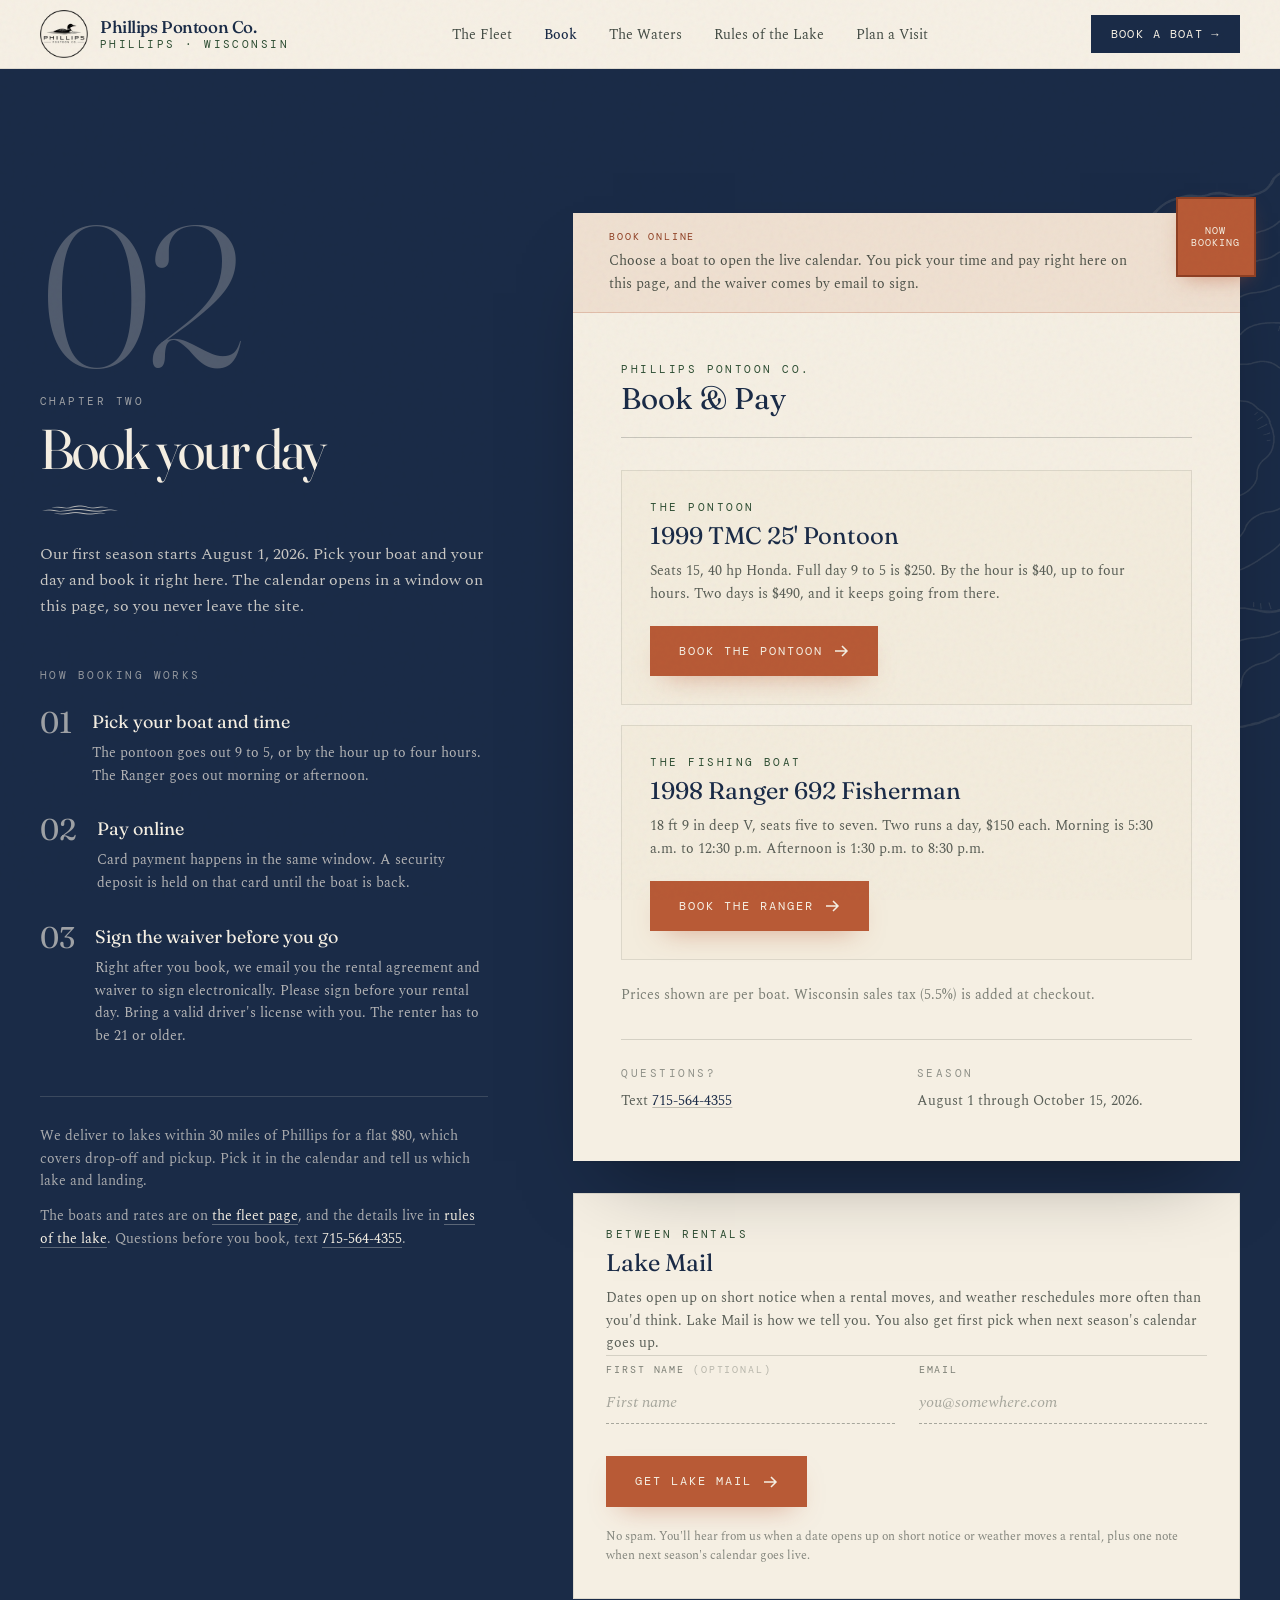
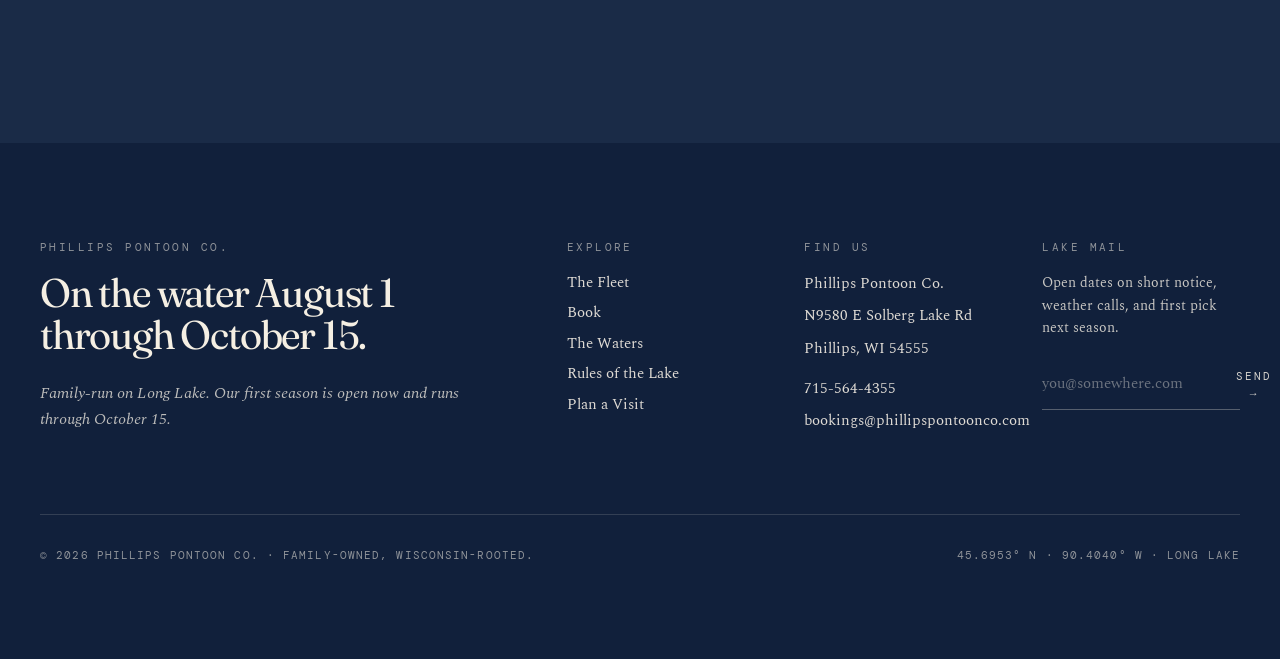
==== book/index.html @ b6a89ce8 "Delivery is now bookable online, so describe the real mechanic Delivery had no selection anywhere in" ====
<!DOCTYPE html>
<html lang="en">
<head>
<meta charset="UTF-8" />
<meta name="viewport" content="width=device-width, initial-scale=1.0" />
<title>Book a Boat in Phillips, WI | Phillips Pontoon Co.</title>
<meta name="description" content="Check open dates and book the pontoon or the fishing boat online. The waiver is emailed to you to sign. The 2026 season runs August 1 to October 15." />
<meta name="theme-color" content="#1A2B47" />
<link rel="icon" type="image/png" href="/assets/img/favicon.png?v=02477ecf2f" />
<link rel="apple-touch-icon" href="/assets/img/favicon.png?v=02477ecf2f" />
<link rel="stylesheet" href="/assets/site.css?v=dff257dace" />
<!-- seo:begin -->
<link rel="canonical" href="https://phillipspontoonco.com/book/" />
<meta property="og:type" content="website" />
<meta property="og:site_name" content="Phillips Pontoon Co." />
<meta property="og:locale" content="en_US" />
<meta property="og:url" content="https://phillipspontoonco.com/book/" />
<meta property="og:title" content="Book a Boat | Phillips Pontoon Co." />
<meta property="og:description" content="Pick a boat, pick a day, and the calendar does the rest. Pontoon and fishing boat rentals in Phillips, Wisconsin. August 1 through October 15." />
<meta property="og:image" content="https://phillipspontoonco.com/assets/img/hero.jpg" />
<meta property="og:image:alt" content="A pontoon boat on a Northwoods lake near Phillips, Wisconsin" />
<meta name="twitter:card" content="summary_large_image" />
<meta name="twitter:title" content="Book a Boat | Phillips Pontoon Co." />
<meta name="twitter:description" content="Pick a boat, pick a day, and the calendar does the rest. Pontoon and fishing boat rentals in Phillips, Wisconsin. August 1 through October 15." />
<meta name="twitter:image" content="https://phillipspontoonco.com/assets/img/hero.jpg" />
<!-- seo:end -->
</head>
<body class="bg-paper text-ink grain antialiased">
<header class="sticky top-0 z-40 bg-paper/85 backdrop-blur-md border-b border-ink/10">
  <nav class="max-w-[1440px] mx-auto px-6 lg:px-10 h-[68px] flex items-center justify-between gap-6">
    <a href="/" class="flex items-center gap-3 group">
      <img src="/assets/img/logo.png?v=944ca91017" alt="Phillips Pontoon Co." class="h-12 w-12 object-contain">
      <div class="leading-none">
        <div class="font-display text-[17px] font-medium text-navy tracking-tight" style="font-variation-settings:'opsz' 24,'SOFT' 60;">Phillips Pontoon Co.</div>
        <div class="eyebrow text-pine mt-1">Phillips · Wisconsin</div>
      </div>
    </a>
    <ul class="hidden lg:flex items-center gap-8 text-[14px] font-body text-ink/80"><li><a href="/fleet/" class="hover:text-navy transition">The Fleet</a></li><li><a href="/book/" class="text-navy font-medium transition">Book</a></li><li><a href="/waters/" class="hover:text-navy transition">The Waters</a></li><li><a href="/rules/" class="hover:text-navy transition">Rules of the Lake</a></li><li><a href="/visit/" class="hover:text-navy transition">Plan a Visit</a></li></ul>
    <!-- !hidden / md:!inline-flex: .btn-primary sets display:flex and custom CSS is
         appended after Tailwind in site.css, so a plain .hidden loses the cascade and
         the button used to show on phones, crushing the brand lockup. -->
    <a href="/book/" class="!hidden md:!inline-flex btn-primary !py-2.5 !px-5 !text-[12px]">Book a Boat <span aria-hidden="true">→</span></a>
    <button id="mobtoggle" class="lg:hidden text-navy" aria-label="Menu" aria-expanded="false">
      <svg viewBox="0 0 24 24" class="w-6 h-6" fill="none" stroke="currentColor" stroke-width="1.6"><path d="M3 7h18M3 12h18M3 17h18"/></svg>
    </button>
  </nav>
  <div id="mobnav" class="hidden lg:hidden border-t border-ink/10 bg-paper px-6 py-4 font-body text-[15px]"><a href="/fleet/" class="block py-2 text-ink/80">The Fleet</a><a href="/book/" class="block py-2 text-navy font-medium">Book</a><a href="/waters/" class="block py-2 text-ink/80">The Waters</a><a href="/rules/" class="block py-2 text-ink/80">Rules of the Lake</a><a href="/visit/" class="block py-2 text-ink/80">Plan a Visit</a>
    <a href="/book/" class="block py-2 text-rust font-medium">Book a boat →</a>
  </div>
</header>
<section id="book" class="relative py-24 lg:py-36 bg-navy text-paper overflow-hidden">
  <!-- decorative topo lines -->
  <img src="/assets/img/contours.png?v=6670376c9d" alt="" aria-hidden="true" class="absolute -right-32 top-12 w-[640px] h-[640px] pointer-events-none" style="mix-blend-mode:lighten;opacity:.1" />

  <div class="relative max-w-[1440px] mx-auto px-6 lg:px-10 grid lg:grid-cols-12 gap-10 lg:gap-20 items-start">

    <div class="lg:col-span-5">
      <div class="chapter-num text-paper/25 text-[120px] lg:text-[200px]">02</div>
      <p class="eyebrow text-paper/60 mt-4">Chapter Two</p>
      <h2 class="font-display text-4xl lg:text-[56px] leading-[0.95] mt-3 tighter">Book your day</h2>
      <div class="wave-rule light mt-7"></div>
      <p class="font-body text-paper/80 mt-6 leading-relaxed max-w-md">
        Our first season starts August 1, 2026. Pick your boat and your day and book it right here. The calendar opens in a window on this page, so you never leave the site.
      </p>

      <p class="eyebrow text-paper/55 mt-12">How booking works</p>
      <ol class="mt-6 space-y-7 max-w-md">
        <li class="grid grid-cols-[auto_1fr] gap-5 items-start">
          <span class="font-display text-paper/60 text-3xl leading-none" style="font-variation-settings:'opsz' 36,'SOFT' 60;">01</span>
          <div>
            <p class="font-display text-lg text-paper" style="font-variation-settings:'opsz' 24,'SOFT' 60;">Pick your boat and time</p>
            <p class="font-body text-paper/70 text-sm mt-1.5 leading-relaxed">The pontoon goes out 9 to 5, or by the hour up to four hours. The Ranger goes out morning or afternoon.</p>
          </div>
        </li>
        <li class="grid grid-cols-[auto_1fr] gap-5 items-start">
          <span class="font-display text-paper/60 text-3xl leading-none" style="font-variation-settings:'opsz' 36,'SOFT' 60;">02</span>
          <div>
            <p class="font-display text-lg text-paper" style="font-variation-settings:'opsz' 24,'SOFT' 60;">Pay online</p>
            <p class="font-body text-paper/70 text-sm mt-1.5 leading-relaxed">Card payment happens in the same window. A security deposit is held on that card until the boat is back.</p>
          </div>
        </li>
        <li class="grid grid-cols-[auto_1fr] gap-5 items-start">
          <span class="font-display text-paper/60 text-3xl leading-none" style="font-variation-settings:'opsz' 36,'SOFT' 60;">03</span>
          <div>
            <p class="font-display text-lg text-paper" style="font-variation-settings:'opsz' 24,'SOFT' 60;">Sign the waiver before you go</p>
            <p class="font-body text-paper/70 text-sm mt-1.5 leading-relaxed">Right after you book, we email you the rental agreement and waiver to sign electronically. Please sign before your rental day. Bring a valid driver's license with you. The renter has to be 21 or older.</p>
          </div>
        </li>
      </ol>

      <div class="mt-12 pt-7 border-t border-paper/15 max-w-md text-sm font-body text-paper/65 leading-relaxed">
        <p>We deliver to lakes within 30 miles of Phillips for a flat $80, which covers drop-off and pickup. Pick it in the calendar and tell us which lake and landing.</p>
        <p class="mt-3">The boats and rates are on <a href="/fleet/" class="text-paper hover:text-rust transition underline underline-offset-4 decoration-paper/30">the fleet page</a>, and the details live in <a href="/rules/" class="text-paper hover:text-rust transition underline underline-offset-4 decoration-paper/30">rules of the lake</a>. Questions before you book, text <a href="tel:+17155644355" class="text-paper hover:text-rust transition underline underline-offset-4 decoration-paper/30">715-564-4355</a>.</p>
      </div>
    </div>

    <div class="lg:col-span-7">
      <!-- ============================================================
           BOOK & PAY  (FareHarbor Lightframe)

           Live booking. The Lightframe API script at the bottom of this
           page turns the two links below into overlay calendars, so the
           customer picks a time, pays, and signs the waivers without
           leaving the site. Pontoon = item 747377, Ranger = item 747430,
           both on flow 1675621. Do not strip the ?full-items=yes&flow=
           query string; the flow id is what carries the waivers.

           MailerLite (account 2512753, form 193108855220078478) is still
           live but demoted to the secondary Lake Mail block below.
      ============================================================ -->
      <div id="book-now" class="bg-paper text-ink relative" style="box-shadow: 0 40px 80px -40px rgba(0,0,0,0.5), 0 2px 0 0 rgba(0,0,0,0.05);">
        <!-- padding-right reserves the corner-stamp zone (80px stamp hanging 16px
             outside the card, plus rotation) so the banner text never runs under it -->
        <div class="bg-rust/10 border-b border-rust/25 px-7 lg:px-9 py-4" style="padding-right:104px">
          <p class="font-mono text-[10px] tracking-[0.18em] uppercase text-rust-deep">Book online</p>
          <p class="font-body text-sm text-ink/75 mt-1.5 leading-relaxed">Choose a boat to open the live calendar. You pick your time and pay right here on this page, and the waiver comes by email to sign.</p>
        </div>
        <!-- corner stamp -->
        <div class="absolute -top-4 -right-4 w-20 h-20 rotate-[8deg] flex items-center justify-center bg-rust text-paper font-mono text-[10px] tracking-widest uppercase text-center leading-tight border-2 border-rust-deep" style="box-shadow: 0 8px 20px -8px rgba(184,90,54,0.55);">
          Now<br>booking
        </div>

        <div class="p-7 sm:p-8 lg:p-12">
          <div class="border-b border-ink/20 pb-5 mb-8">
            <p class="eyebrow text-pine">Phillips Pontoon Co.</p>
            <h3 class="font-display text-3xl text-navy mt-1" style="font-variation-settings:'opsz' 36,'SOFT' 60;">Book &amp; Pay</h3>
          </div>

          <div class="space-y-5">
            <div class="border border-ink/10 bg-paper-warm/40 p-6 sm:p-7">
              <p class="eyebrow text-pine">The Pontoon</p>
              <h4 class="font-display text-2xl text-navy mt-1" style="font-variation-settings:'opsz' 30,'SOFT' 60;">1999 TMC 25' Pontoon</h4>
              <p class="font-body text-sm text-ink/70 mt-2 leading-relaxed">Seats 15, 40 hp Honda. Full day 9 to 5 is $250. By the hour is $40, up to four hours. Two days is $490, and it keeps going from there.</p>
              <a href="https://fareharbor.com/embeds/book/phillipspontoonco/items/747377/?full-items=yes&amp;flow=1675621" class="btn-stamp mt-5">Book the pontoon <svg class="w-4 h-4" viewBox="0 0 16 16" fill="none" stroke="currentColor" stroke-width="1.5"><path d="M2 8h12M9 3l5 5-5 5"/></svg></a>
            </div>
            <div class="border border-ink/10 bg-paper-warm/40 p-6 sm:p-7">
              <p class="eyebrow text-pine">The Fishing Boat</p>
              <h4 class="font-display text-2xl text-navy mt-1" style="font-variation-settings:'opsz' 30,'SOFT' 60;">1998 Ranger 692 Fisherman</h4>
              <p class="font-body text-sm text-ink/70 mt-2 leading-relaxed">18 ft 9 in deep V, seats five to seven. Two runs a day, $150 each. Morning is 5:30 a.m. to 12:30 p.m. Afternoon is 1:30 p.m. to 8:30 p.m.</p>
              <a href="https://fareharbor.com/embeds/book/phillipspontoonco/items/747430/?full-items=yes&amp;flow=1675621" class="btn-stamp mt-5">Book the Ranger <svg class="w-4 h-4" viewBox="0 0 16 16" fill="none" stroke="currentColor" stroke-width="1.5"><path d="M2 8h12M9 3l5 5-5 5"/></svg></a>
            </div>
          </div>

          <p class="font-body text-[14px] text-ink/55 mt-6 leading-relaxed">Prices shown are per boat. Wisconsin sales tax (5.5%) is added at checkout.</p>

          <div class="mt-8 pt-6 border-t border-ink/15 grid sm:grid-cols-2 gap-5 font-body text-sm text-ink/70 leading-relaxed">
            <div>
              <p class="eyebrow text-ink/45">Questions?</p>
              <p class="mt-2">Text <a href="tel:+17155644355" class="text-navy underline decoration-ink/25 underline-offset-2 hover:decoration-navy">715-564-4355</a></p>
            </div>
            <div>
              <p class="eyebrow text-ink/45">Season</p>
              <p class="mt-2">August 1 through October 15, 2026.</p>
            </div>
          </div>
        </div>
      </div>

      <!-- ============================================================
           LAKE MAIL  (MailerLite, secondary)
           Demoted below the booking card. Endpoint, field names, hidden
           inputs, element ids and the handler script below are unchanged
           and must stay that way.
      ============================================================ -->
      <div class="mt-8 bg-paper text-ink border border-ink/10 p-7 sm:p-8">
        <div class="border-b border-ink/15 pb-4 mb-6">
          <p class="eyebrow text-pine">Between rentals</p>
          <h3 class="font-display text-2xl text-navy mt-1" style="font-variation-settings:'opsz' 30,'SOFT' 60;">Lake Mail</h3>
          <p class="font-body text-sm text-ink/70 mt-2 leading-relaxed">Dates open up on short notice when a rental moves, and weather reschedules more often than you'd think. Lake Mail is how we tell you. You also get first pick when next season's calendar goes up.</p>
        </div>

        <form id="wl-form" class="wl-form" action="https://assets.mailerlite.com/jsonp/2512753/forms/193108855220078478/subscribe" method="post" novalidate>
          <div class="grid sm:grid-cols-2 gap-6">
            <div>
              <label class="field-label" for="wl-name">First name <span class="opacity-50">(optional)</span></label>
              <input class="field" id="wl-name" name="fields[name]" type="text" placeholder="First name" autocomplete="given-name">
            </div>
            <div>
              <label class="field-label" for="wl-email">Email</label>
              <input class="field" id="wl-email" name="fields[email]" type="email" required aria-required="true" placeholder="you@somewhere.com" autocomplete="email">
            </div>
          </div>

          <input type="hidden" name="ml-submit" value="1">
          <input type="hidden" name="anticsrf" value="true">

          <p id="wl-error" class="hidden font-body text-sm text-rust-deep mt-4" role="alert"></p>

          <button type="submit" id="wl-submit" class="btn-stamp mt-8">
            <span id="wl-submit-label">Get Lake Mail</span>
            <svg class="w-4 h-4" viewBox="0 0 16 16" fill="none" stroke="currentColor" stroke-width="1.5"><path d="M2 8h12M9 3l5 5-5 5"/></svg>
          </button>

          <p class="font-body text-xs text-ink/50 mt-5 leading-relaxed">No spam. You'll hear from us when a date opens up on short notice or weather moves a rental, plus one note when next season's calendar goes live.</p>
        </form>

        <div id="wl-success" class="hidden text-center py-2">
          <div class="w-14 h-14 mx-auto rounded-full bg-pine/10 flex items-center justify-center mb-5">
            <svg class="w-7 h-7 text-pine" viewBox="0 0 24 24" fill="none" stroke="currentColor" stroke-width="1.7"><path d="M5 13l4 4L19 7"/></svg>
          </div>
          <p class="eyebrow text-pine">You're on Lake Mail</p>
          <h3 class="font-display text-3xl text-navy mt-2" style="font-variation-settings:'opsz' 36,'SOFT' 60;">See you on the water.</h3>
          <p class="font-body text-ink/75 mt-4 leading-relaxed max-w-sm mx-auto">We'll write when a date opens up or weather moves a rental. Ready to book now? <a href="#book-now" class="text-navy underline decoration-ink/25 underline-offset-2 hover:decoration-navy">Pick your boat above.</a></p>
        </div>
      </div>

      <script>
        (function () {
          var f = document.getElementById('wl-form');
          if (!f) return;
          var email = document.getElementById('wl-email'),
              err   = document.getElementById('wl-error'),
              btn   = document.getElementById('wl-submit'),
              lbl   = document.getElementById('wl-submit-label'),
              ok    = document.getElementById('wl-success');
          function showErr(m) { err.textContent = m; err.classList.remove('hidden'); }
          function reset()    { btn.disabled = false; lbl.textContent = 'Get Lake Mail'; }
          function valid(v)   { return /^[^\s@]+@[^\s@]+\.[^\s@]+$/.test(v); }
          var FALLBACK = 'Something went wrong. Please try again, or text 715-564-4355.';
          f.addEventListener('submit', function (e) {
            e.preventDefault();
            err.classList.add('hidden');
            var v = (email.value || '').trim();
            if (!valid(v)) { showErr('Please enter a valid email address.'); email.focus(); return; }
            btn.disabled = true; lbl.textContent = 'Adding you...';
            // MailerLite's subscribe endpoint is CORS-open and returns JSON, so we
            // read the real answer and only celebrate on {"success":true}.
            fetch(f.action, { method: 'POST', body: new FormData(f) })
              .then(function (r) { return r.json().catch(function () { return { success: false }; }); })
              .then(function (j) {
                if (j && j.success) { f.classList.add('hidden'); ok.classList.remove('hidden'); return; }
                reset();
                var msg = FALLBACK;
                if (j && j.errors && j.errors.fields && j.errors.fields.email) { msg = j.errors.fields.email[0]; }
                showErr(msg);
              })
              .catch(function () { reset(); showErr(FALLBACK); });
          });
        })();
      </script>
    </div>
  </div>
</section>
<footer class="relative bg-navy-deep text-paper overflow-hidden">

  <div class="max-w-[1440px] mx-auto px-6 lg:px-10 py-20 lg:py-24">

    <div class="grid lg:grid-cols-12 gap-10 lg:gap-16">

      <!-- Tagline + season note -->
      <div class="lg:col-span-5">
        <p class="eyebrow text-paper/55">Phillips Pontoon Co.</p>
        <h3 class="font-display text-3xl lg:text-[40px] leading-[1.05] mt-4 tighter" style="font-variation-settings:'opsz' 60,'SOFT' 60;">
          On the water August&nbsp;1 through October&nbsp;15.
        </h3>
        <p class="font-body italic text-paper/75 mt-6 max-w-md leading-relaxed">
          Family-run on Long Lake. Our first season is open now and runs through October&nbsp;15.
        </p>
      </div>

      <!-- Cols -->
      <div class="lg:col-span-7 grid sm:grid-cols-3 gap-10">
        <div>
          <p class="eyebrow text-paper/55">Explore</p>
          <ul class="mt-4 space-y-2 font-body text-paper/90 text-[15px]">
            <li><a href="/fleet/"  class="hover:text-paper transition">The Fleet</a></li>
            <li><a href="/book/"   class="hover:text-paper transition">Book</a></li>
            <li><a href="/waters/" class="hover:text-paper transition">The Waters</a></li>
            <li><a href="/rules/"  class="hover:text-paper transition">Rules of the Lake</a></li>
            <li><a href="/visit/"  class="hover:text-paper transition">Plan a Visit</a></li>
          </ul>
        </div>
        <div>
          <p class="eyebrow text-paper/55">Find Us</p>
          <ul class="mt-4 space-y-2 font-body text-paper/90 text-[15px] leading-relaxed">
            <li>Phillips Pontoon Co.</li>
            <li>N9580 E Solberg Lake Rd</li>
            <li>Phillips, WI 54555</li>
            <li class="pt-2"><a href="tel:+17155644355" class="hover:text-rust transition">715-564-4355</a></li>
            <li><a href="mailto:bookings@phillipspontoonco.com" class="hover:text-rust transition">bookings@phillipspontoonco.com</a></li>
          </ul>
        </div>
        <div>
          <p class="eyebrow text-paper/55">Lake Mail</p>
          <p class="font-body text-paper/80 text-[14px] mt-4 leading-relaxed">Open dates on short notice, weather calls, and first pick next season.</p>
          <form class="mt-5 ft-ml" data-ml="https://assets.mailerlite.com/jsonp/2512753/forms/193108855220078478/subscribe">
            <div class="flex border-b border-paper/30 focus-within:border-paper transition">
              <input type="email" name="fields[email]" required placeholder="you@somewhere.com" autocomplete="email" aria-label="Email address" class="flex-1 bg-transparent border-0 outline-none py-2 font-body text-[15px] text-paper placeholder:text-paper/40">
              <button type="submit" class="font-mono text-[11px] tracking-[0.18em] uppercase text-paper/85 hover:text-rust transition py-2">Send →</button>
            </div>
            <input type="hidden" name="ml-submit" value="1">
            <input type="hidden" name="anticsrf" value="true">
            <p class="ft-ml-msg hidden mt-3 text-[12px] font-mono text-rust/90" role="status"></p>
          </form>
        </div>
      </div>
    </div>

    <div class="mt-20 pt-8 border-t border-paper/15 flex flex-col md:flex-row gap-4 md:items-center md:justify-between text-[11px] font-mono tracking-widest uppercase text-paper/55">
      <p>© 2026 Phillips Pontoon Co. · Family-owned, Wisconsin-rooted.</p>
      <p>45.6953° N · 90.4040° W · Long Lake</p>
    </div>
  </div>
</footer>

<!-- FareHarbor Lightframe API - do not remove -->
<script src="https://fareharbor.com/embeds/api/v1/?autolightframe=yes"></script>
<script>(function(){var t=document.getElementById('mobtoggle'),n=document.getElementById('mobnav');if(t&&n)t.addEventListener('click',function(){var o=n.classList.toggle('hidden');t.setAttribute('aria-expanded',String(!o));});})();</script>
</body>
</html>
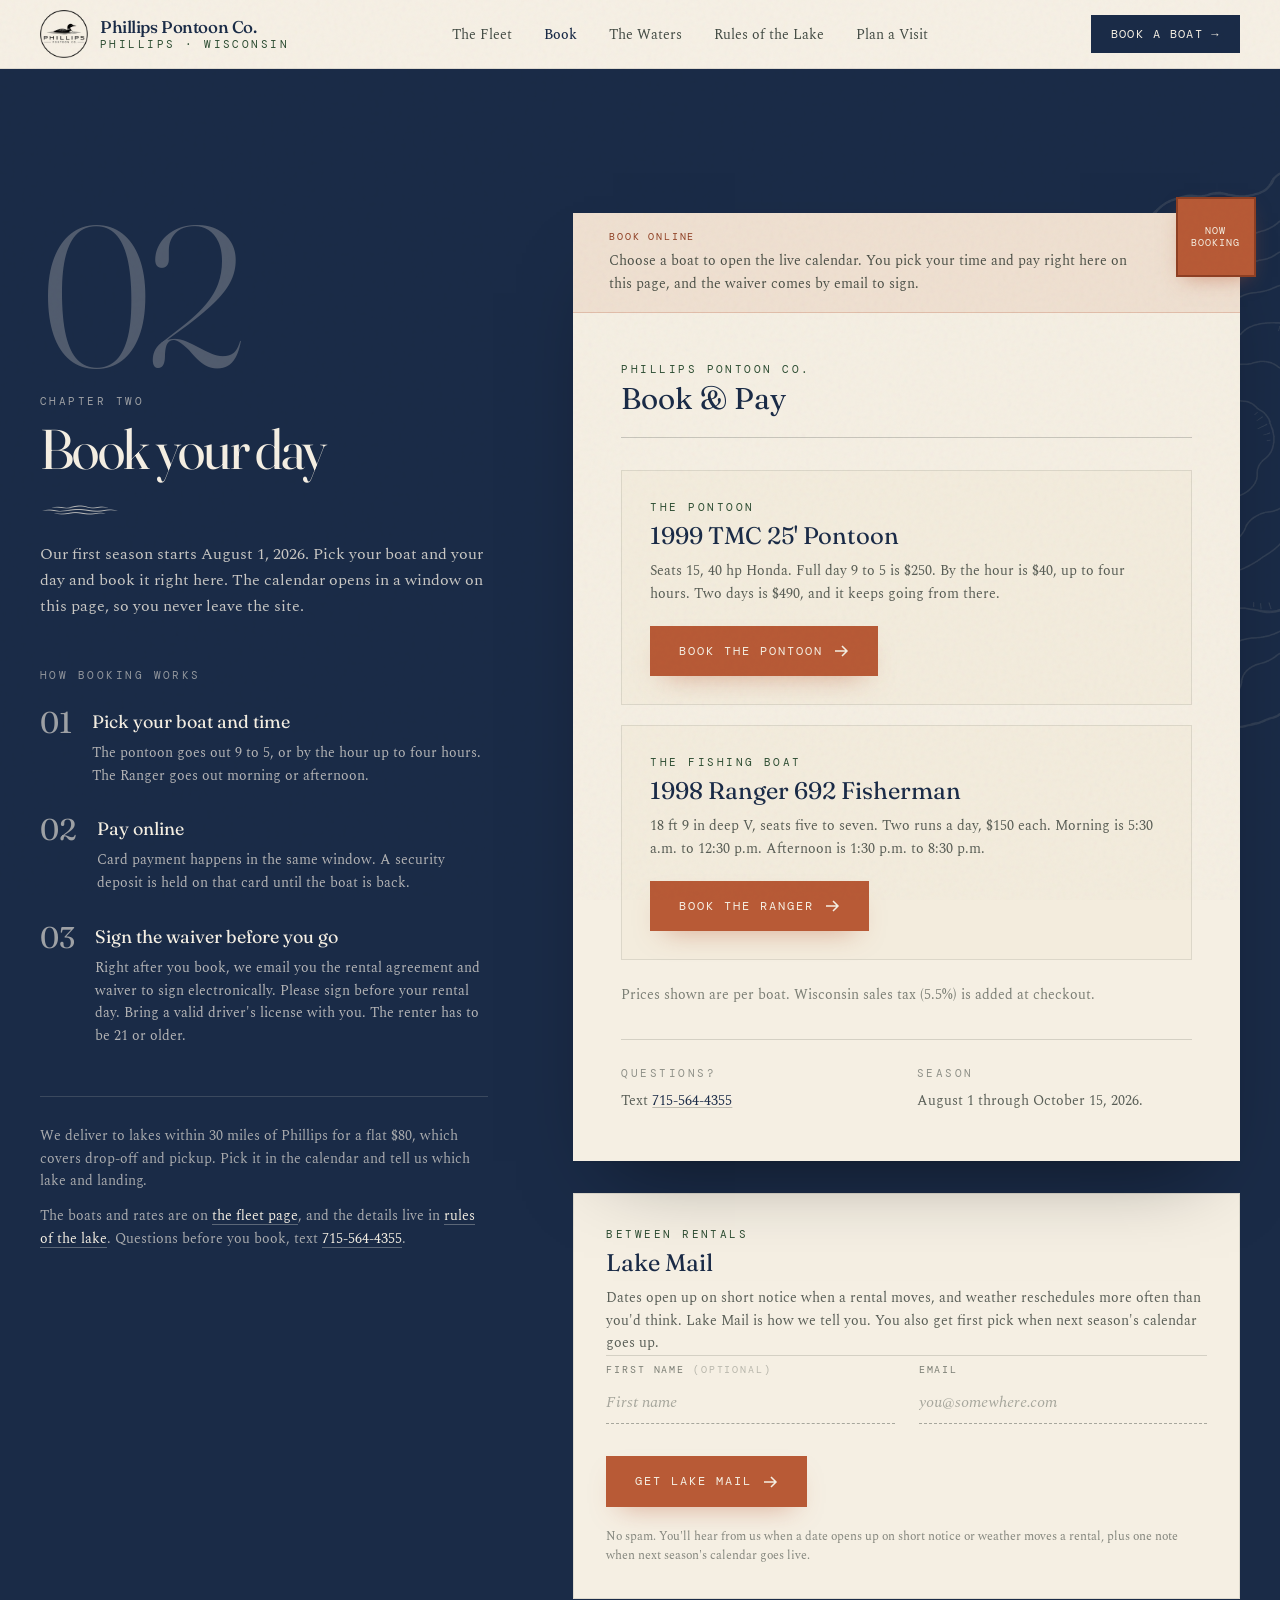
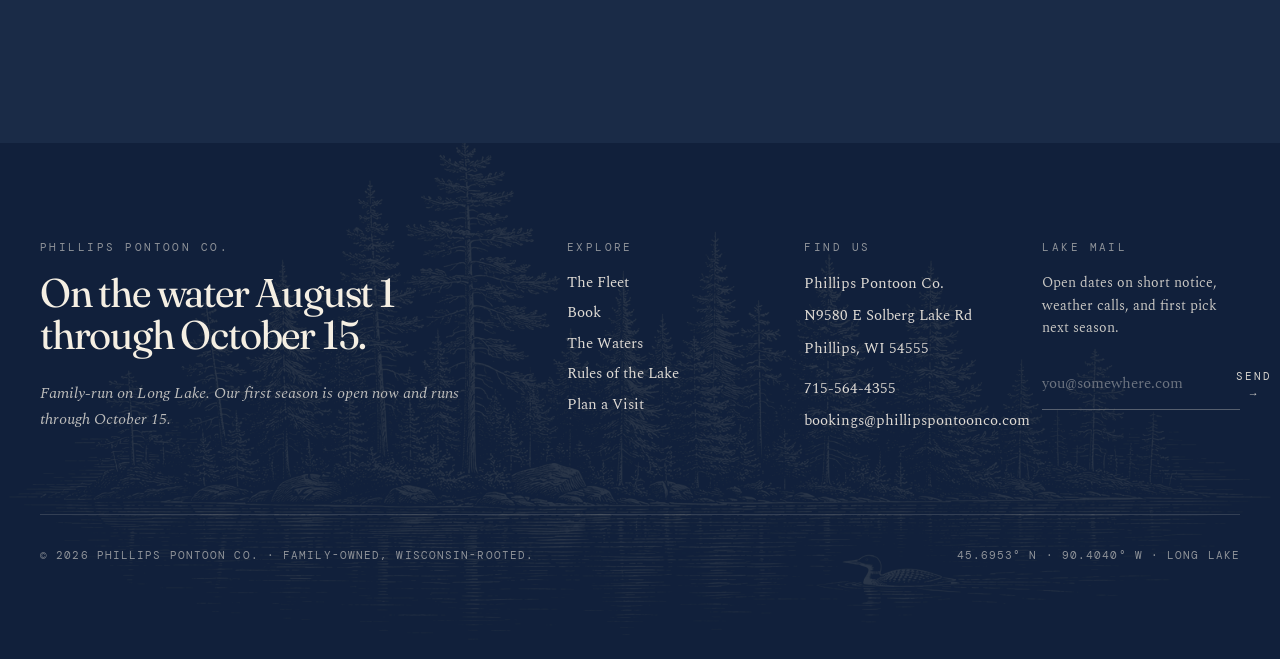
==== commit a395e441: "Add engraved imagery batch 2: footer shoreline, page icons, 404 page - Footer on all six pages gets " ====
--- a/book/index.html
+++ b/book/index.html
@@ -242,6 +242,7 @@
   </div>
 </section>
 <footer class="relative bg-navy-deep text-paper overflow-hidden">
+  <img src="/assets/img/footer-shore.png?v=0ebe885100" alt="" aria-hidden="true" style="position:absolute;inset:0;width:100%;height:100%;object-fit:cover;object-position:center bottom;opacity:.12;mix-blend-mode:lighten;pointer-events:none" />
 
   <div class="max-w-[1440px] mx-auto px-6 lg:px-10 py-20 lg:py-24">
 
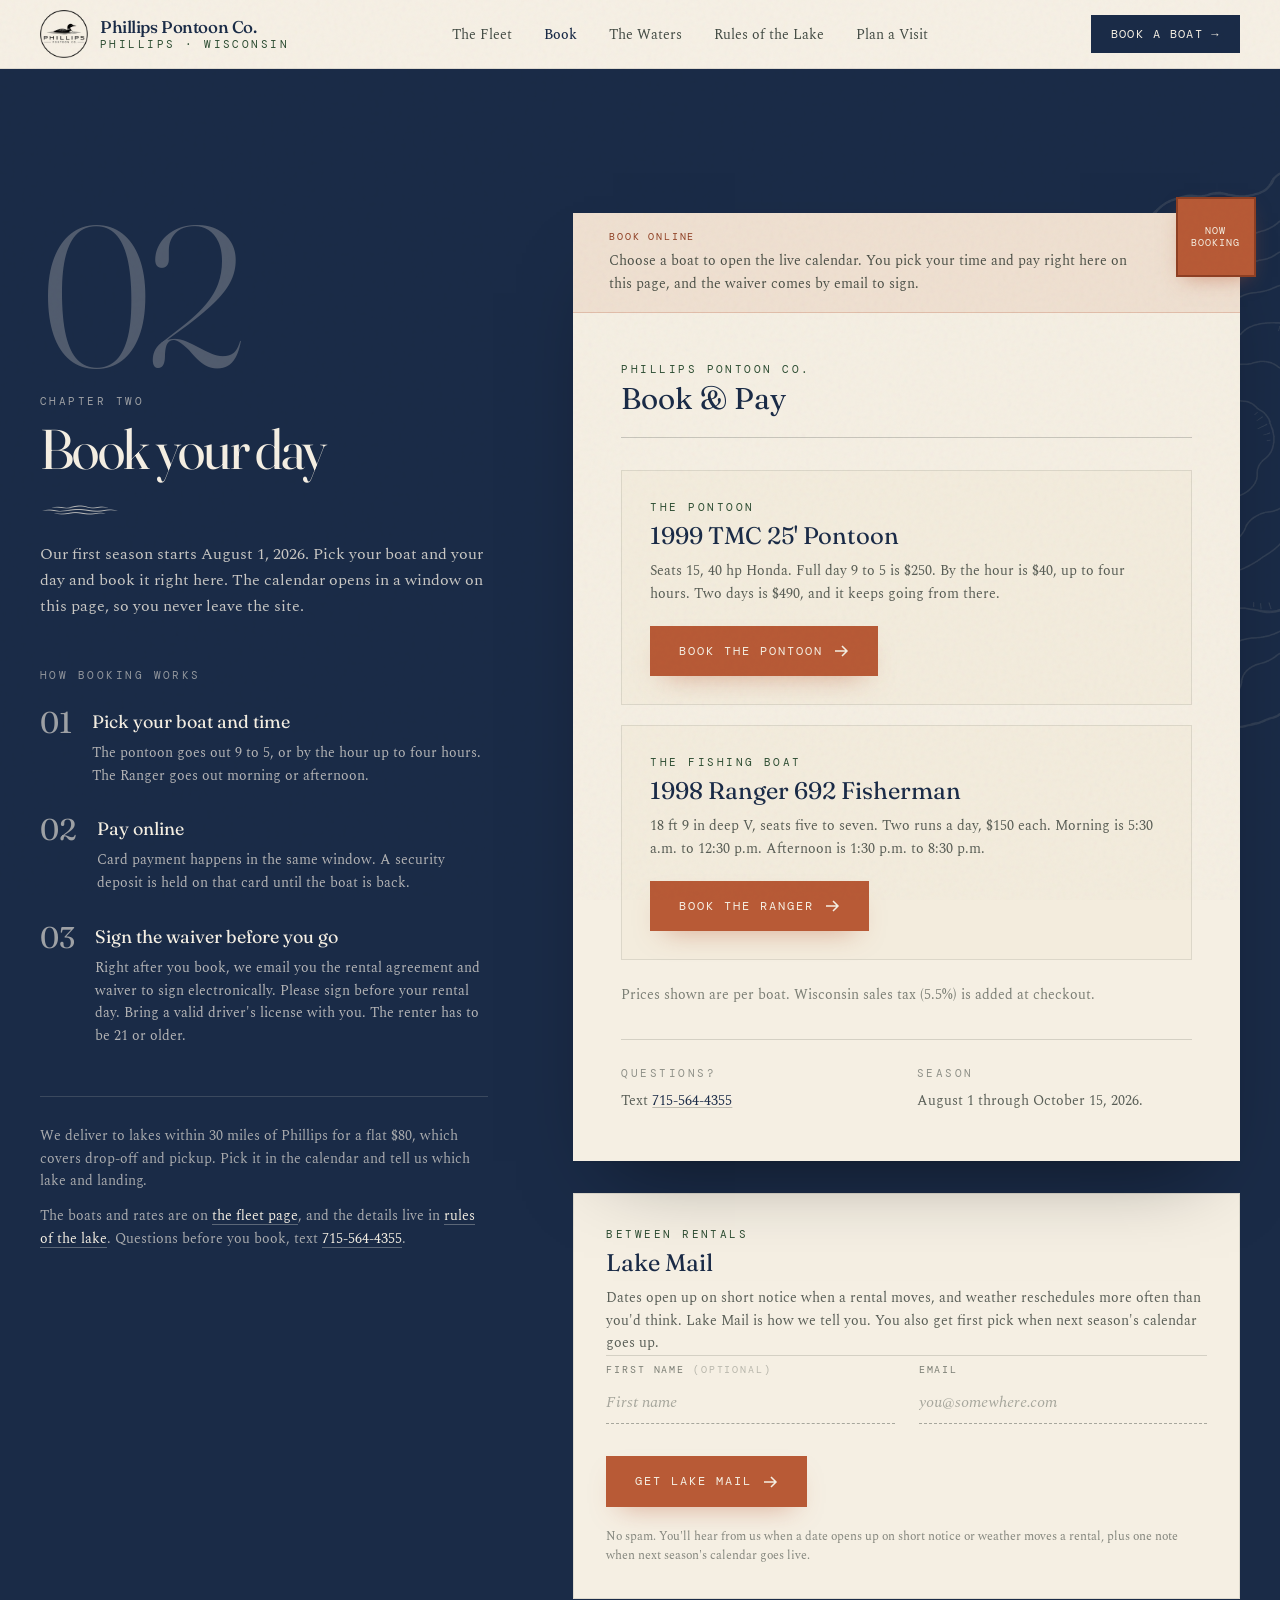
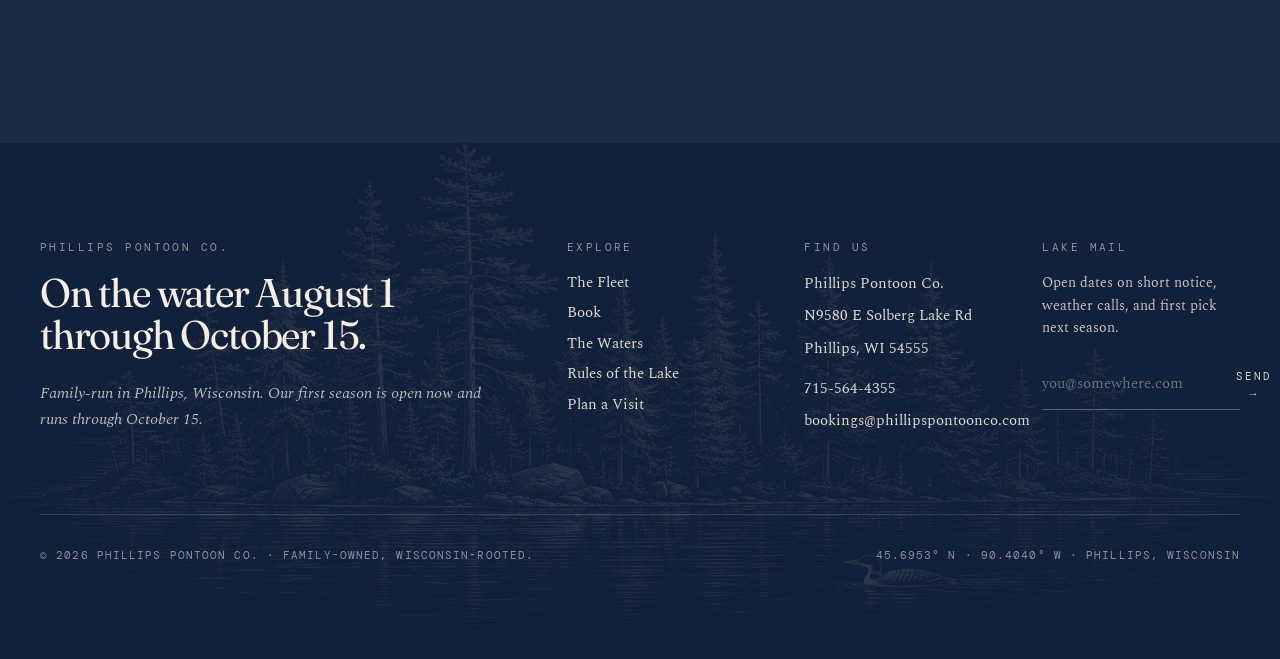
==== commit 7cd4cd78: "Stop claiming Long Lake as the home water The link-preview card read "Boat Rentals on Long Lake" eve" ====
--- a/book/index.html
+++ b/book/index.html
@@ -255,7 +255,7 @@
           On the water August&nbsp;1 through October&nbsp;15.
         </h3>
         <p class="font-body italic text-paper/75 mt-6 max-w-md leading-relaxed">
-          Family-run on Long Lake. Our first season is open now and runs through October&nbsp;15.
+          Family-run in Phillips, Wisconsin. Our first season is open now and runs through October&nbsp;15.
         </p>
       </div>
 
@@ -299,7 +299,7 @@
 
     <div class="mt-20 pt-8 border-t border-paper/15 flex flex-col md:flex-row gap-4 md:items-center md:justify-between text-[11px] font-mono tracking-widest uppercase text-paper/55">
       <p>© 2026 Phillips Pontoon Co. · Family-owned, Wisconsin-rooted.</p>
-      <p>45.6953° N · 90.4040° W · Long Lake</p>
+      <p>45.6953° N · 90.4040° W · Phillips, Wisconsin</p>
     </div>
   </div>
 </footer>
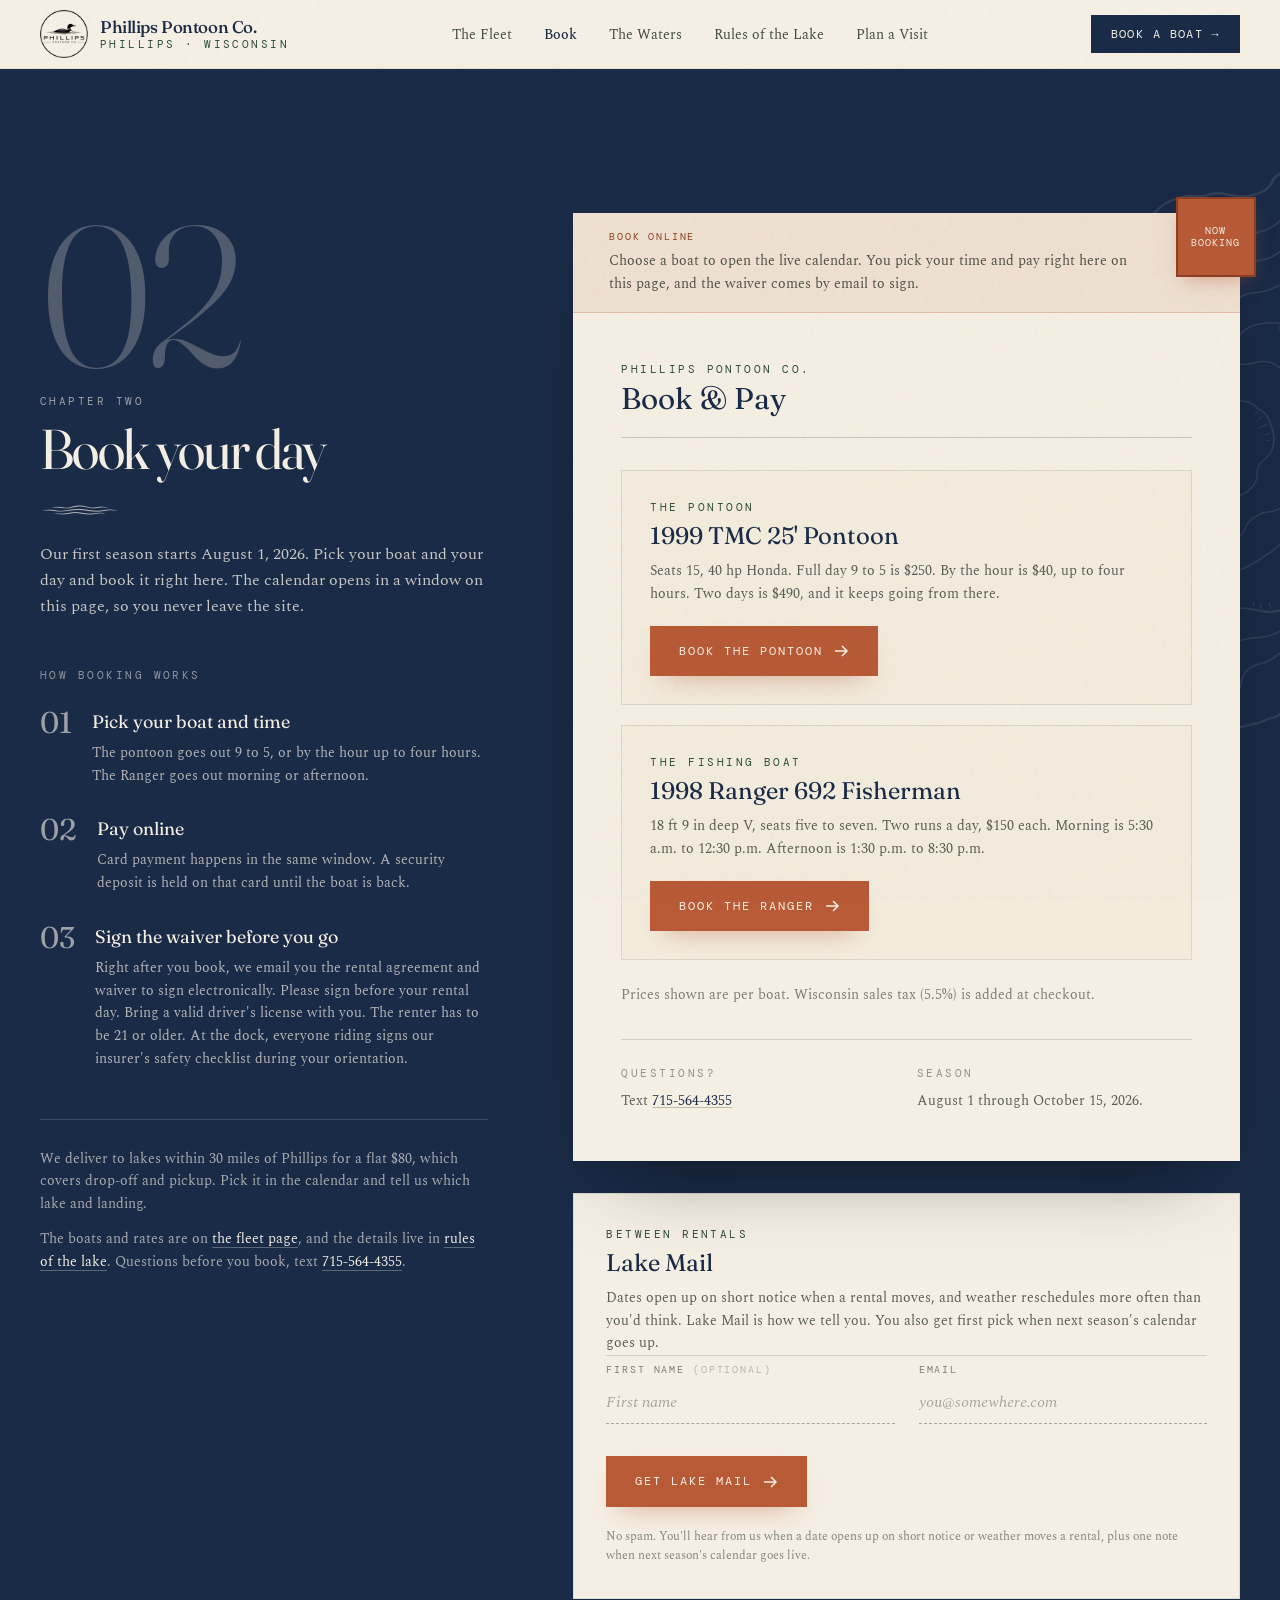
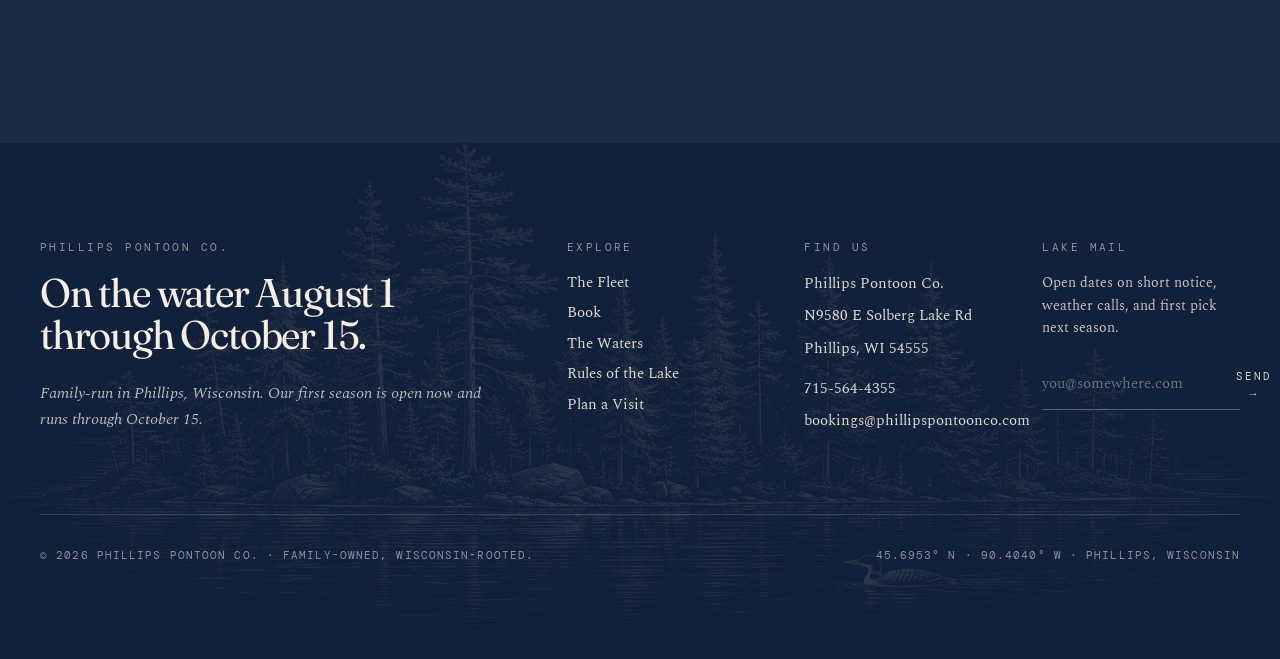
==== commit b214ecd7: "Tell customers about the safety checklist signed at the dock Markel requires two forms, and the site" ====
--- a/book/index.html
+++ b/book/index.html
@@ -83,7 +83,7 @@
           <span class="font-display text-paper/60 text-3xl leading-none" style="font-variation-settings:'opsz' 36,'SOFT' 60;">03</span>
           <div>
             <p class="font-display text-lg text-paper" style="font-variation-settings:'opsz' 24,'SOFT' 60;">Sign the waiver before you go</p>
-            <p class="font-body text-paper/70 text-sm mt-1.5 leading-relaxed">Right after you book, we email you the rental agreement and waiver to sign electronically. Please sign before your rental day. Bring a valid driver's license with you. The renter has to be 21 or older.</p>
+            <p class="font-body text-paper/70 text-sm mt-1.5 leading-relaxed">Right after you book, we email you the rental agreement and waiver to sign electronically. Please sign before your rental day. Bring a valid driver's license with you. The renter has to be 21 or older. At the dock, everyone riding signs our insurer's safety checklist during your orientation.</p>
           </div>
         </li>
       </ol>
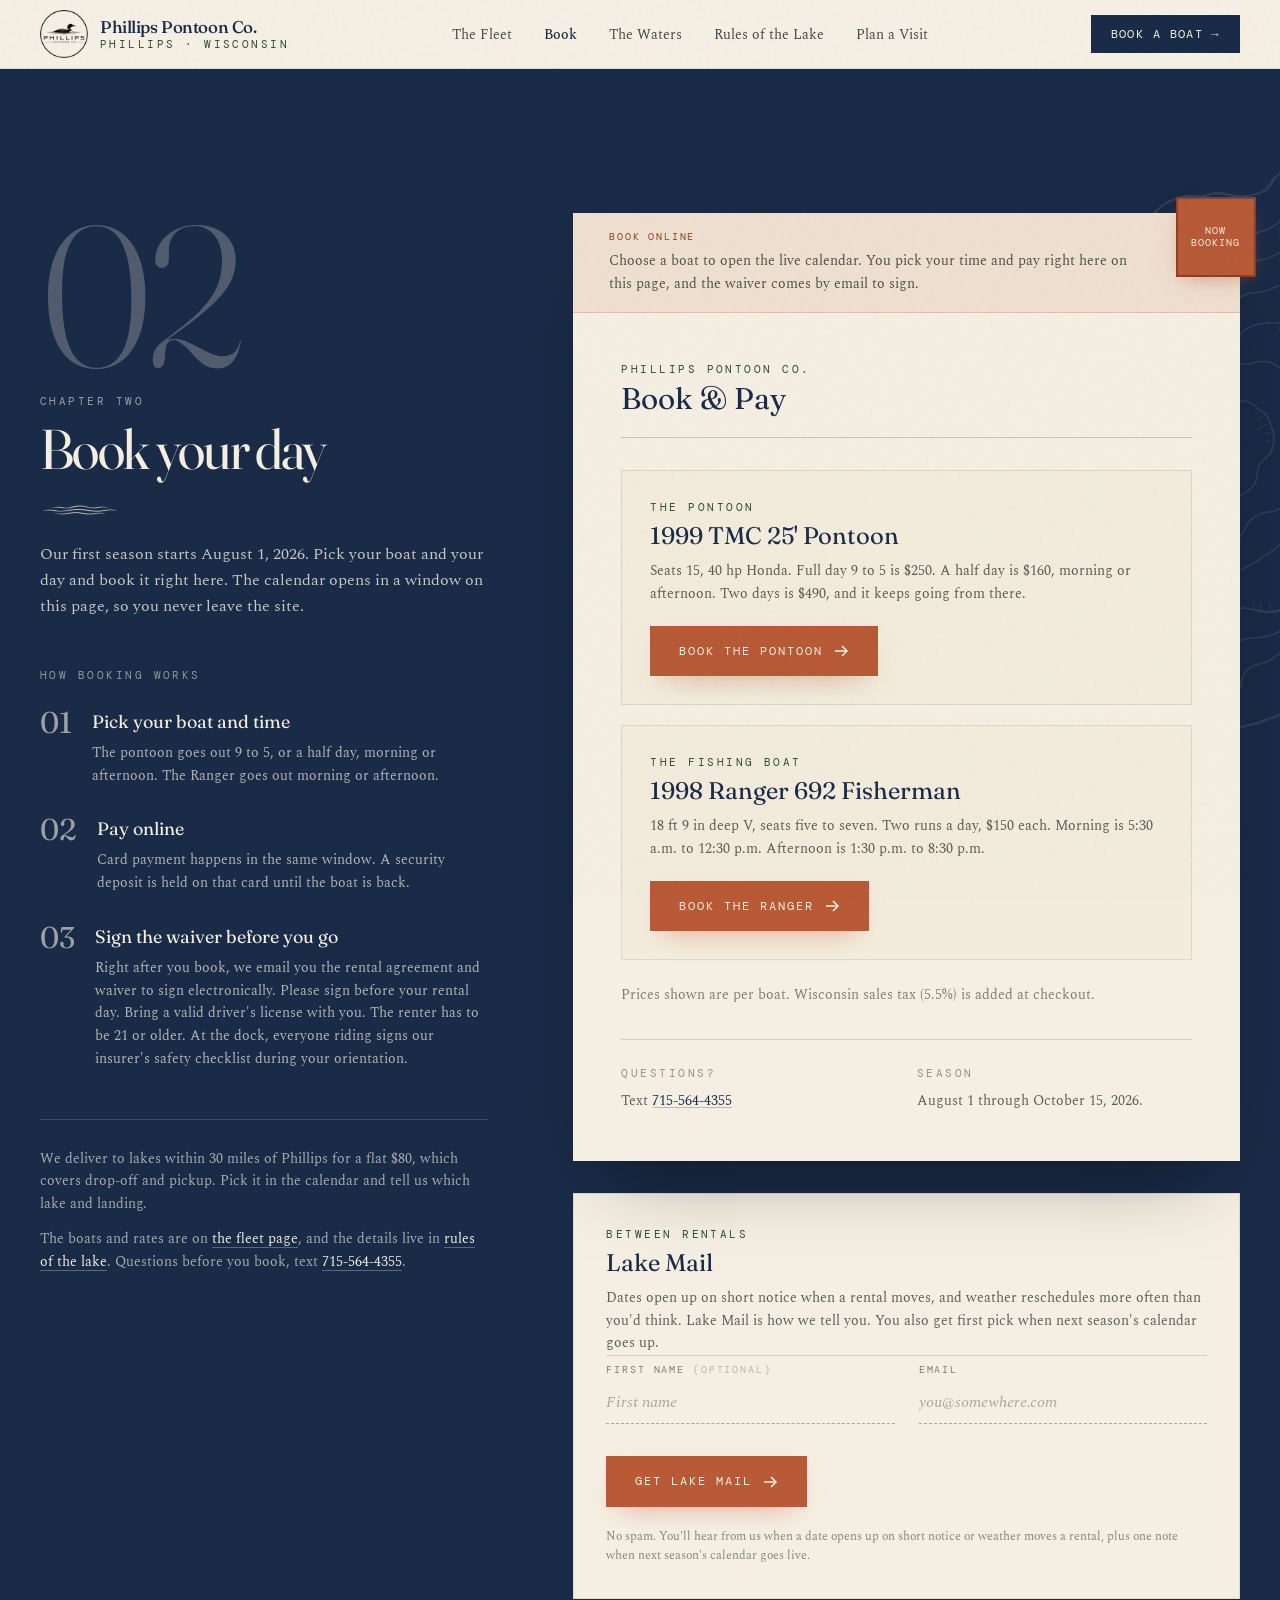
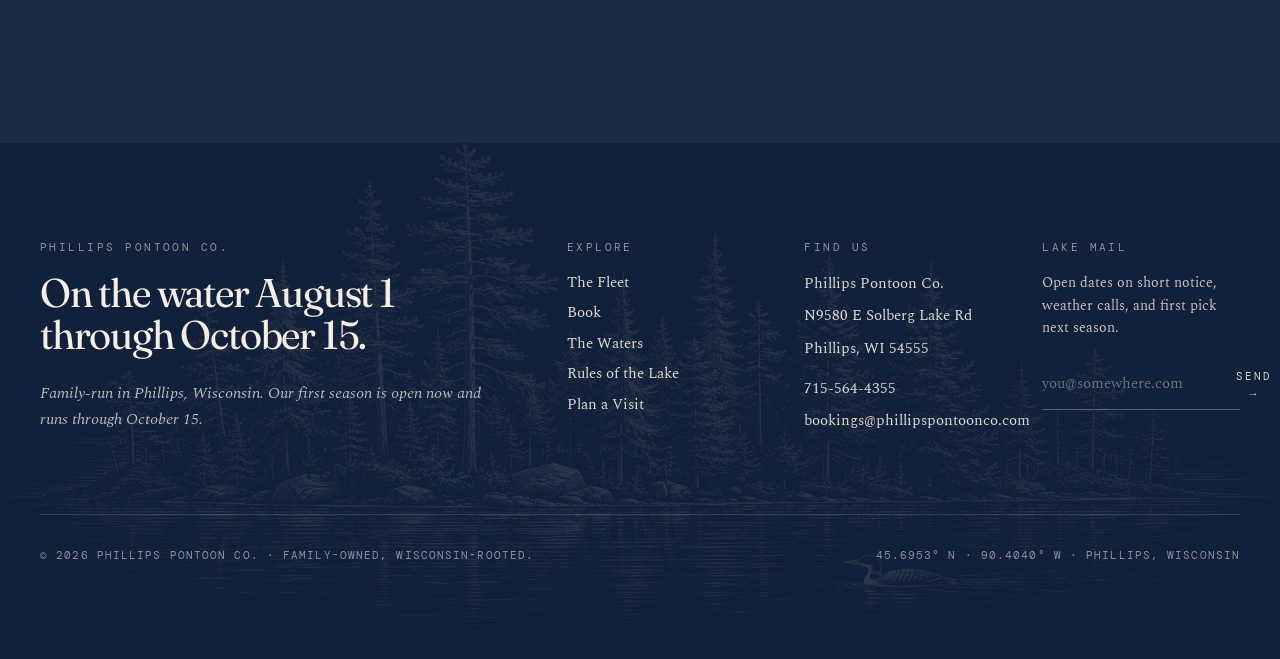
==== commit 0dcf2edc: "Pontoon: retire $40/hour, add required 4-hour Half Day blocks ($160) Taylor's official policy: no mo" ====
--- a/book/index.html
+++ b/book/index.html
@@ -69,7 +69,7 @@
           <span class="font-display text-paper/60 text-3xl leading-none" style="font-variation-settings:'opsz' 36,'SOFT' 60;">01</span>
           <div>
             <p class="font-display text-lg text-paper" style="font-variation-settings:'opsz' 24,'SOFT' 60;">Pick your boat and time</p>
-            <p class="font-body text-paper/70 text-sm mt-1.5 leading-relaxed">The pontoon goes out 9 to 5, or by the hour up to four hours. The Ranger goes out morning or afternoon.</p>
+            <p class="font-body text-paper/70 text-sm mt-1.5 leading-relaxed">The pontoon goes out 9 to 5, or a half day, morning or afternoon. The Ranger goes out morning or afternoon.</p>
           </div>
         </li>
         <li class="grid grid-cols-[auto_1fr] gap-5 items-start">
@@ -130,7 +130,7 @@
             <div class="border border-ink/10 bg-paper-warm/40 p-6 sm:p-7">
               <p class="eyebrow text-pine">The Pontoon</p>
               <h4 class="font-display text-2xl text-navy mt-1" style="font-variation-settings:'opsz' 30,'SOFT' 60;">1999 TMC 25' Pontoon</h4>
-              <p class="font-body text-sm text-ink/70 mt-2 leading-relaxed">Seats 15, 40 hp Honda. Full day 9 to 5 is $250. By the hour is $40, up to four hours. Two days is $490, and it keeps going from there.</p>
+              <p class="font-body text-sm text-ink/70 mt-2 leading-relaxed">Seats 15, 40 hp Honda. Full day 9 to 5 is $250. A half day is $160, morning or afternoon. Two days is $490, and it keeps going from there.</p>
               <a href="https://fareharbor.com/embeds/book/phillipspontoonco/items/747377/?full-items=yes&amp;flow=1675621" class="btn-stamp mt-5">Book the pontoon <svg class="w-4 h-4" viewBox="0 0 16 16" fill="none" stroke="currentColor" stroke-width="1.5"><path d="M2 8h12M9 3l5 5-5 5"/></svg></a>
             </div>
             <div class="border border-ink/10 bg-paper-warm/40 p-6 sm:p-7">
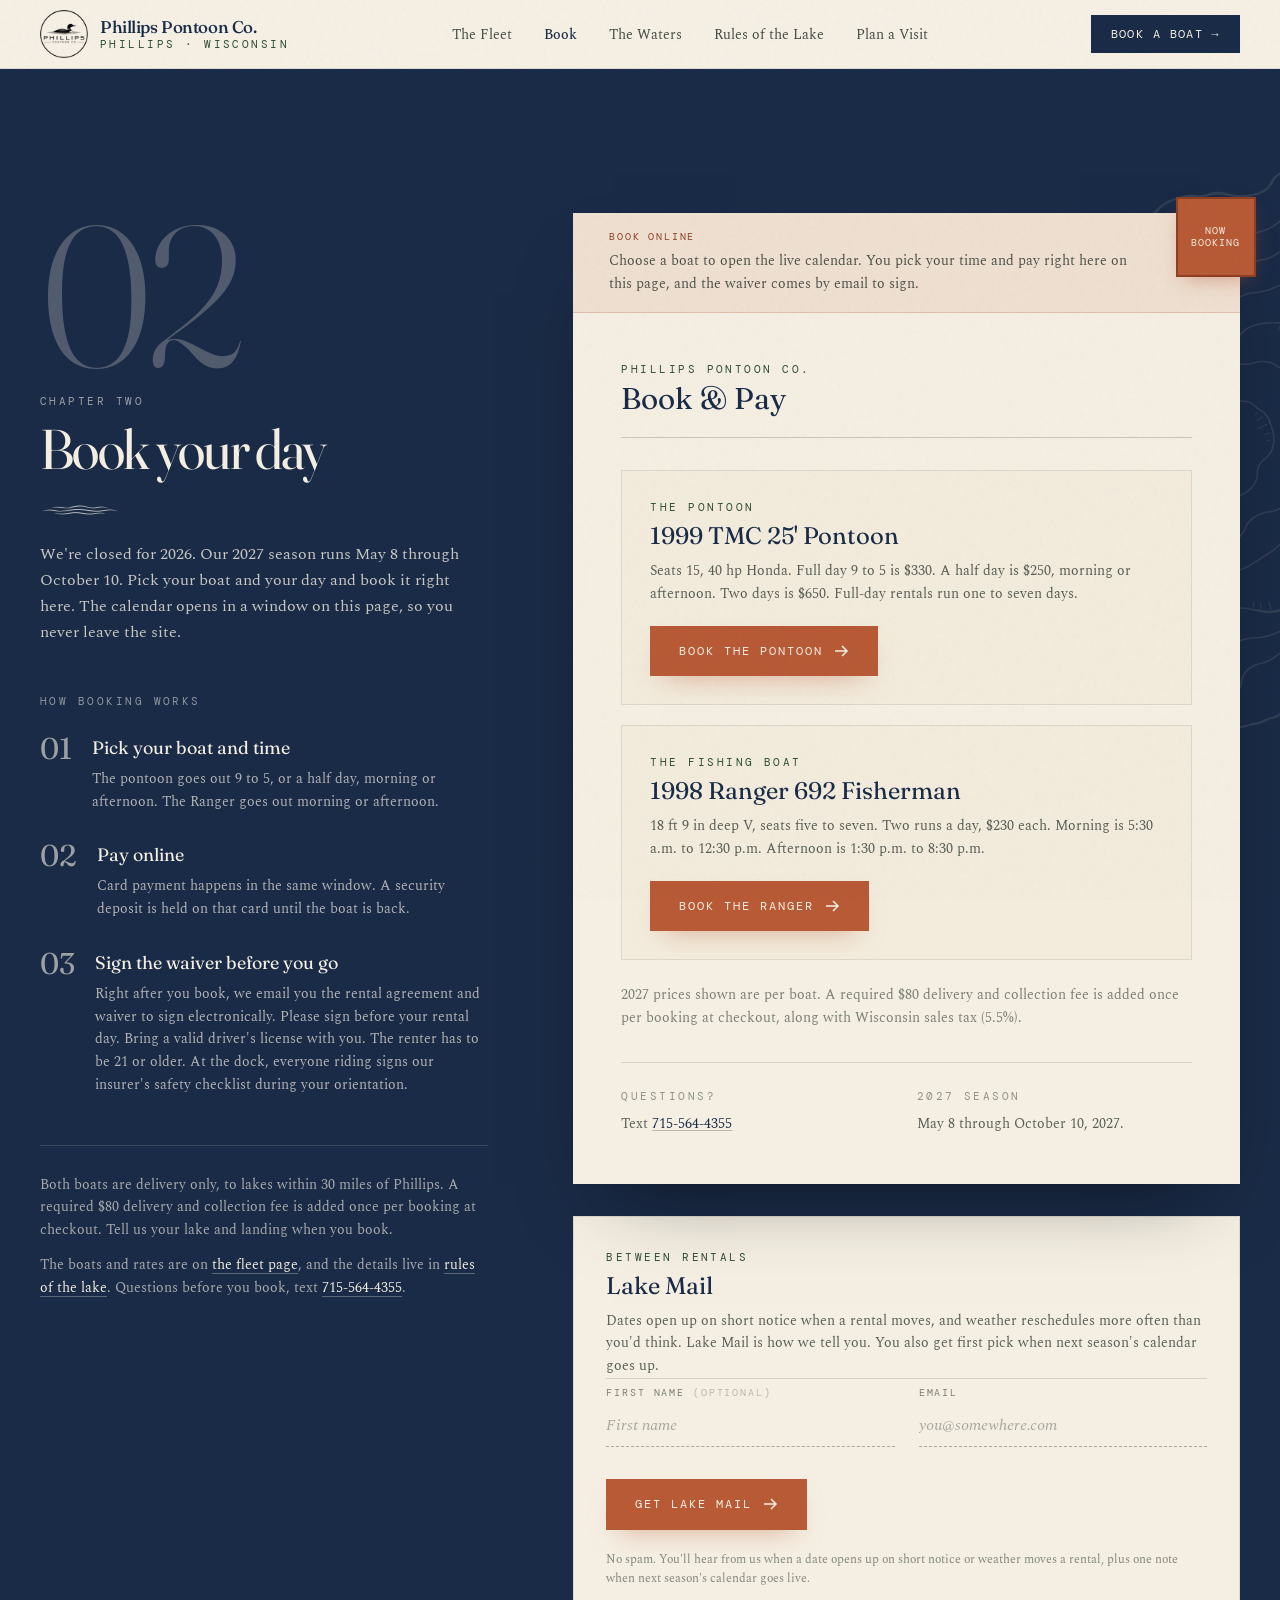
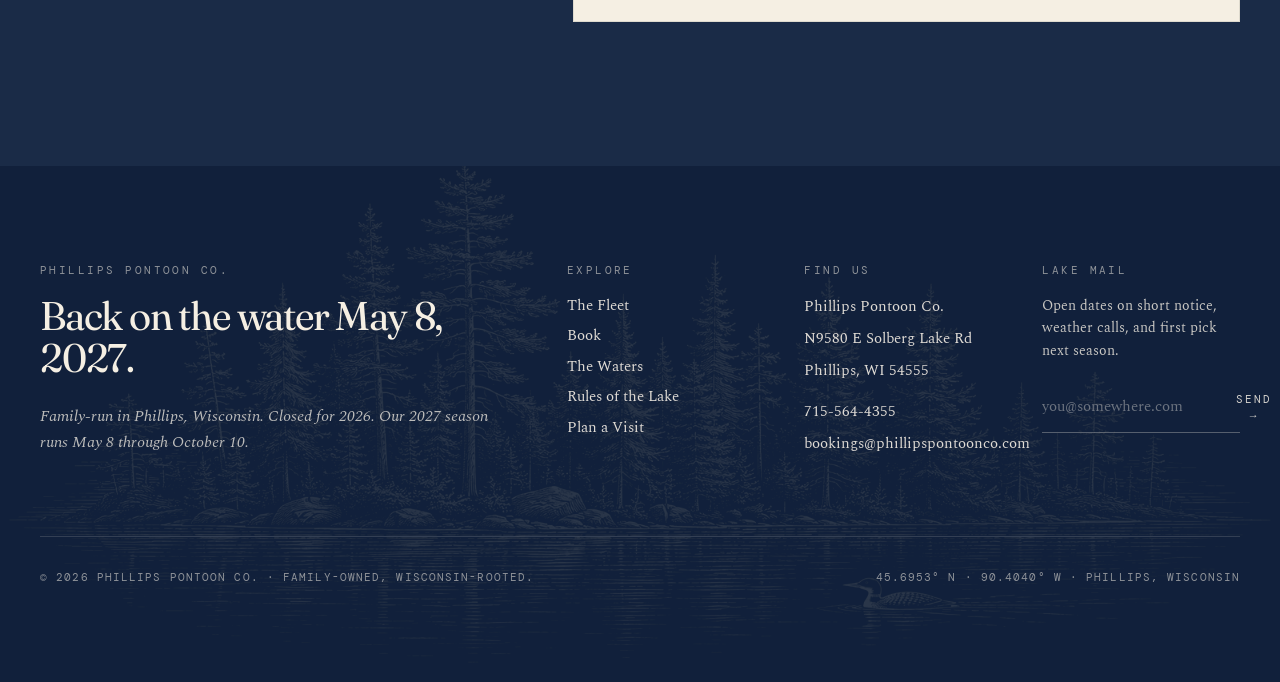
==== commit 407c3145: "Update 2027 rates and make boat rentals delivery only" ====
--- a/book/index.html
+++ b/book/index.html
@@ -4,7 +4,7 @@
 <meta charset="UTF-8" />
 <meta name="viewport" content="width=device-width, initial-scale=1.0" />
 <title>Book a Boat in Phillips, WI | Phillips Pontoon Co.</title>
-<meta name="description" content="Check open dates and book the pontoon or the fishing boat online. The waiver is emailed to you to sign. The 2026 season runs August 1 to October 15." />
+<meta name="description" content="Check open dates and book the pontoon or the fishing boat online. The waiver is emailed to you to sign. Closed for 2026. Book May 8 through October 10, 2027." />
 <meta name="theme-color" content="#1A2B47" />
 <link rel="icon" type="image/png" href="/assets/img/favicon.png?v=02477ecf2f" />
 <link rel="apple-touch-icon" href="/assets/img/favicon.png?v=02477ecf2f" />
@@ -16,12 +16,12 @@
 <meta property="og:locale" content="en_US" />
 <meta property="og:url" content="https://phillipspontoonco.com/book/" />
 <meta property="og:title" content="Book a Boat | Phillips Pontoon Co." />
-<meta property="og:description" content="Pick a boat, pick a day, and the calendar does the rest. Pontoon and fishing boat rentals in Phillips, Wisconsin. August 1 through October 15." />
+<meta property="og:description" content="Pick a boat, pick a day, and the calendar does the rest. Pontoon and fishing boat rentals in Phillips, Wisconsin. Closed for 2026. Book May 8 through October 10, 2027." />
 <meta property="og:image" content="https://phillipspontoonco.com/assets/img/hero.jpg" />
 <meta property="og:image:alt" content="A pontoon boat on a Northwoods lake near Phillips, Wisconsin" />
 <meta name="twitter:card" content="summary_large_image" />
 <meta name="twitter:title" content="Book a Boat | Phillips Pontoon Co." />
-<meta name="twitter:description" content="Pick a boat, pick a day, and the calendar does the rest. Pontoon and fishing boat rentals in Phillips, Wisconsin. August 1 through October 15." />
+<meta name="twitter:description" content="Pick a boat, pick a day, and the calendar does the rest. Pontoon and fishing boat rentals in Phillips, Wisconsin. Closed for 2026. Book May 8 through October 10, 2027." />
 <meta name="twitter:image" content="https://phillipspontoonco.com/assets/img/hero.jpg" />
 <!-- seo:end -->
 </head>
@@ -60,7 +60,7 @@
       <h2 class="font-display text-4xl lg:text-[56px] leading-[0.95] mt-3 tighter">Book your day</h2>
       <div class="wave-rule light mt-7"></div>
       <p class="font-body text-paper/80 mt-6 leading-relaxed max-w-md">
-        Our first season starts August 1, 2026. Pick your boat and your day and book it right here. The calendar opens in a window on this page, so you never leave the site.
+        We're closed for 2026. Our 2027 season runs May 8 through October 10. Pick your boat and your day and book it right here. The calendar opens in a window on this page, so you never leave the site.
       </p>
 
       <p class="eyebrow text-paper/55 mt-12">How booking works</p>
@@ -89,7 +89,7 @@
       </ol>
 
       <div class="mt-12 pt-7 border-t border-paper/15 max-w-md text-sm font-body text-paper/65 leading-relaxed">
-        <p>We deliver to lakes within 30 miles of Phillips for a flat $80, which covers drop-off and pickup. Pick it in the calendar and tell us which lake and landing.</p>
+        <p>Both boats are delivery only, to lakes within 30 miles of Phillips. A required $80 delivery and collection fee is added once per booking at checkout. Tell us your lake and landing when you book.</p>
         <p class="mt-3">The boats and rates are on <a href="/fleet/" class="text-paper hover:text-rust transition underline underline-offset-4 decoration-paper/30">the fleet page</a>, and the details live in <a href="/rules/" class="text-paper hover:text-rust transition underline underline-offset-4 decoration-paper/30">rules of the lake</a>. Questions before you book, text <a href="tel:+17155644355" class="text-paper hover:text-rust transition underline underline-offset-4 decoration-paper/30">715-564-4355</a>.</p>
       </div>
     </div>
@@ -130,18 +130,18 @@
             <div class="border border-ink/10 bg-paper-warm/40 p-6 sm:p-7">
               <p class="eyebrow text-pine">The Pontoon</p>
               <h4 class="font-display text-2xl text-navy mt-1" style="font-variation-settings:'opsz' 30,'SOFT' 60;">1999 TMC 25' Pontoon</h4>
-              <p class="font-body text-sm text-ink/70 mt-2 leading-relaxed">Seats 15, 40 hp Honda. Full day 9 to 5 is $250. A half day is $160, morning or afternoon. Two days is $490, and it keeps going from there.</p>
+              <p class="font-body text-sm text-ink/70 mt-2 leading-relaxed">Seats 15, 40 hp Honda. Full day 9 to 5 is $330. A half day is $250, morning or afternoon. Two days is $650. Full-day rentals run one to seven days.</p>
               <a href="https://fareharbor.com/embeds/book/phillipspontoonco/items/747377/?full-items=yes&amp;flow=1675621" class="btn-stamp mt-5">Book the pontoon <svg class="w-4 h-4" viewBox="0 0 16 16" fill="none" stroke="currentColor" stroke-width="1.5"><path d="M2 8h12M9 3l5 5-5 5"/></svg></a>
             </div>
             <div class="border border-ink/10 bg-paper-warm/40 p-6 sm:p-7">
               <p class="eyebrow text-pine">The Fishing Boat</p>
               <h4 class="font-display text-2xl text-navy mt-1" style="font-variation-settings:'opsz' 30,'SOFT' 60;">1998 Ranger 692 Fisherman</h4>
-              <p class="font-body text-sm text-ink/70 mt-2 leading-relaxed">18 ft 9 in deep V, seats five to seven. Two runs a day, $150 each. Morning is 5:30 a.m. to 12:30 p.m. Afternoon is 1:30 p.m. to 8:30 p.m.</p>
+              <p class="font-body text-sm text-ink/70 mt-2 leading-relaxed">18 ft 9 in deep V, seats five to seven. Two runs a day, $230 each. Morning is 5:30 a.m. to 12:30 p.m. Afternoon is 1:30 p.m. to 8:30 p.m.</p>
               <a href="https://fareharbor.com/embeds/book/phillipspontoonco/items/747430/?full-items=yes&amp;flow=1675621" class="btn-stamp mt-5">Book the Ranger <svg class="w-4 h-4" viewBox="0 0 16 16" fill="none" stroke="currentColor" stroke-width="1.5"><path d="M2 8h12M9 3l5 5-5 5"/></svg></a>
             </div>
           </div>
 
-          <p class="font-body text-[14px] text-ink/55 mt-6 leading-relaxed">Prices shown are per boat. Wisconsin sales tax (5.5%) is added at checkout.</p>
+          <p class="font-body text-[14px] text-ink/55 mt-6 leading-relaxed">2027 prices shown are per boat. A required $80 delivery and collection fee is added once per booking at checkout, along with Wisconsin sales tax (5.5%).</p>
 
           <div class="mt-8 pt-6 border-t border-ink/15 grid sm:grid-cols-2 gap-5 font-body text-sm text-ink/70 leading-relaxed">
             <div>
@@ -149,8 +149,8 @@
               <p class="mt-2">Text <a href="tel:+17155644355" class="text-navy underline decoration-ink/25 underline-offset-2 hover:decoration-navy">715-564-4355</a></p>
             </div>
             <div>
-              <p class="eyebrow text-ink/45">Season</p>
-              <p class="mt-2">August 1 through October 15, 2026.</p>
+              <p class="eyebrow text-ink/45">2027 Season</p>
+              <p class="mt-2">May 8 through October 10, 2027.</p>
             </div>
           </div>
         </div>
@@ -252,10 +252,10 @@
       <div class="lg:col-span-5">
         <p class="eyebrow text-paper/55">Phillips Pontoon Co.</p>
         <h3 class="font-display text-3xl lg:text-[40px] leading-[1.05] mt-4 tighter" style="font-variation-settings:'opsz' 60,'SOFT' 60;">
-          On the water August&nbsp;1 through October&nbsp;15.
+          Back on the water May&nbsp;8, 2027.
         </h3>
         <p class="font-body italic text-paper/75 mt-6 max-w-md leading-relaxed">
-          Family-run in Phillips, Wisconsin. Our first season is open now and runs through October&nbsp;15.
+          Family-run in Phillips, Wisconsin. Closed for 2026. Our 2027 season runs May&nbsp;8 through October&nbsp;10.
         </p>
       </div>
 
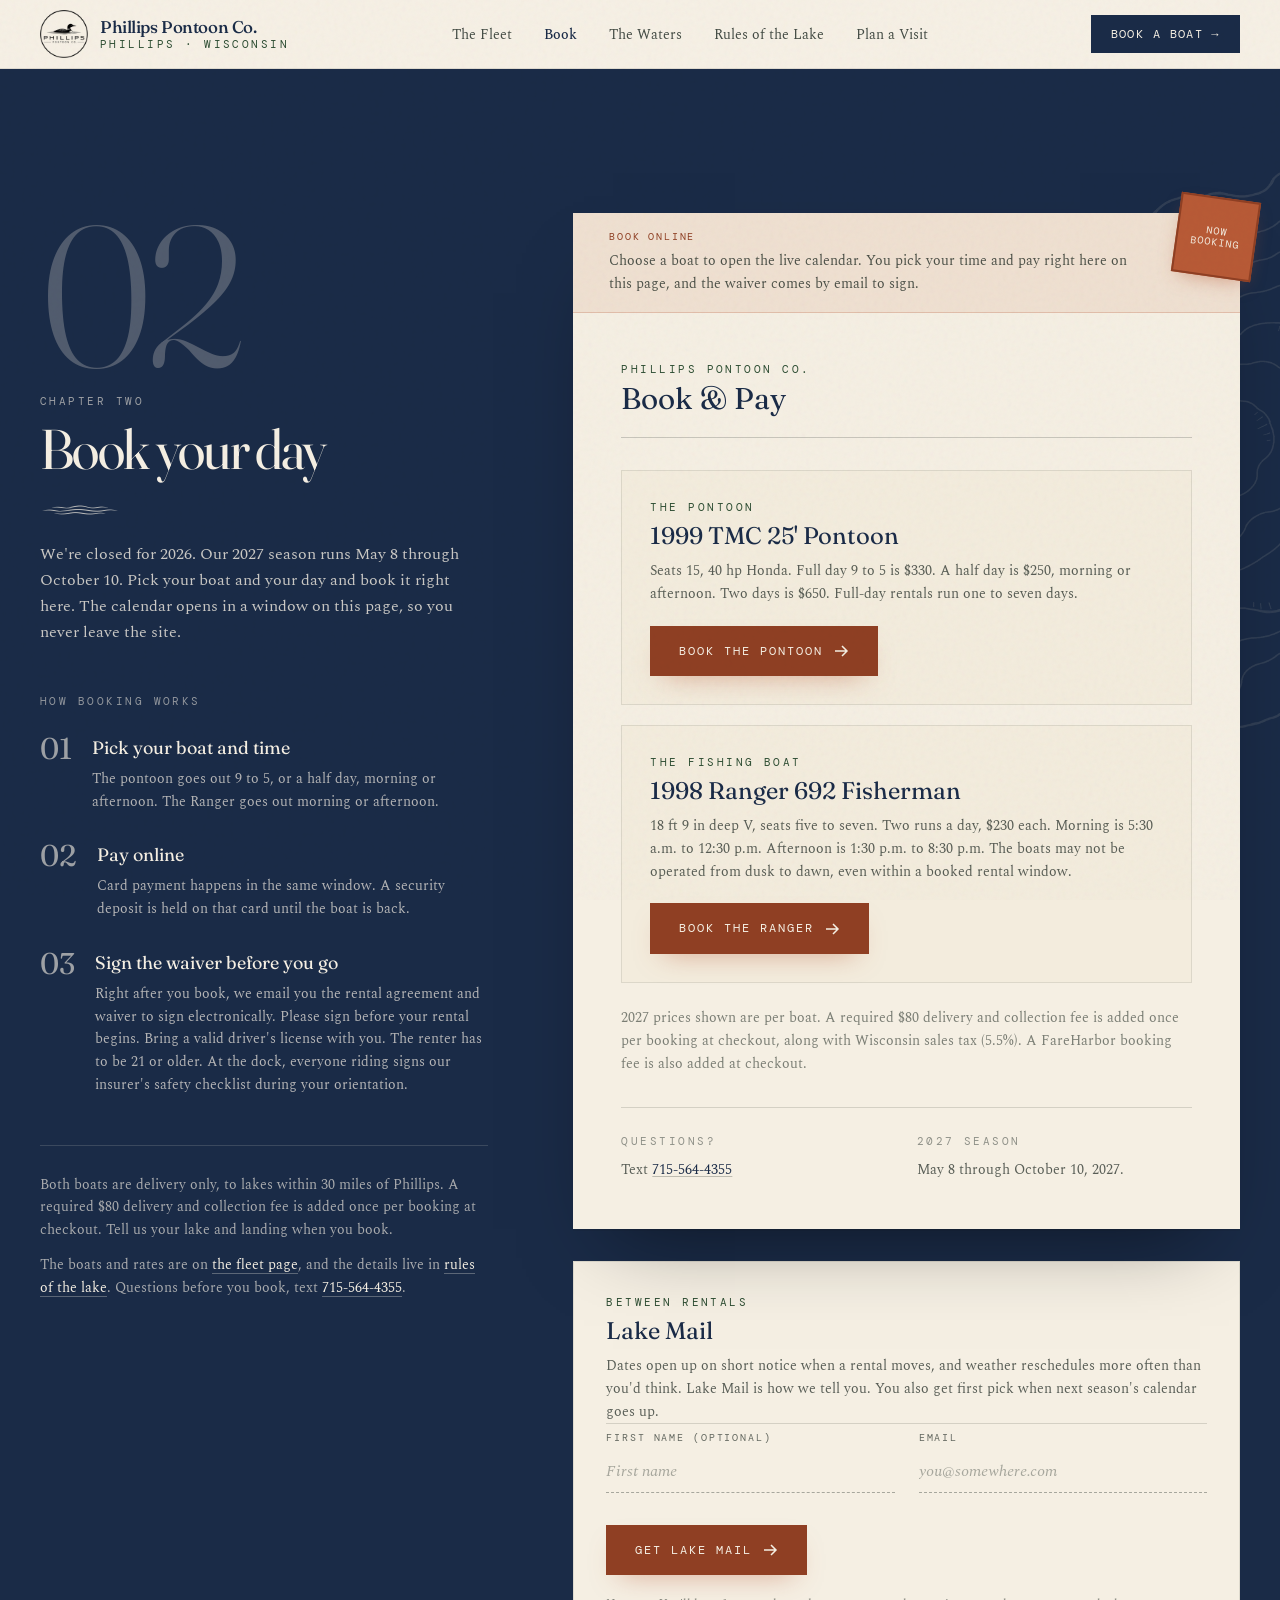
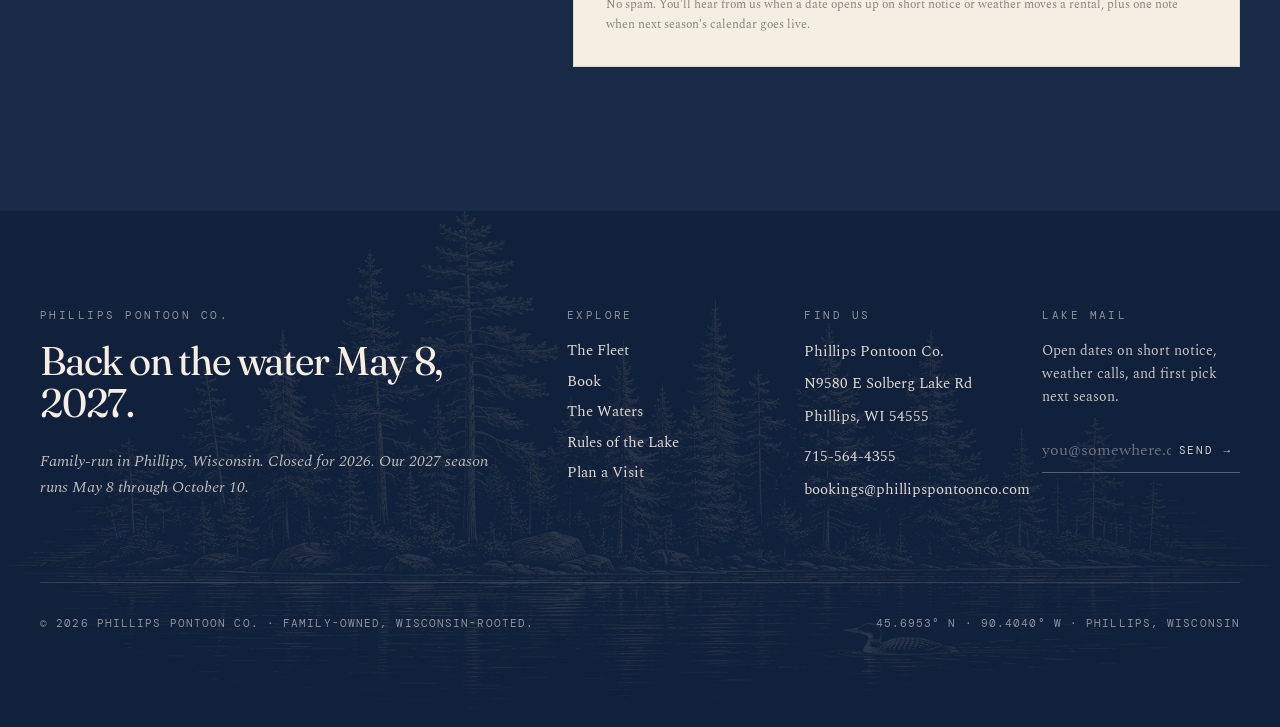
==== commit e28b566f: "Optimize booking clarity, signup forms, accessibility and asset loading" ====
--- a/book/index.html
+++ b/book/index.html
@@ -8,7 +8,8 @@
 <meta name="theme-color" content="#1A2B47" />
 <link rel="icon" type="image/png" href="/assets/img/favicon.png?v=02477ecf2f" />
 <link rel="apple-touch-icon" href="/assets/img/favicon.png?v=02477ecf2f" />
-<link rel="stylesheet" href="/assets/site.css?v=dff257dace" />
+<link rel="stylesheet" href="/assets/site.css?v=20261018-opt1" />
+<script src="/assets/site.js?v=20261018-opt1" defer></script>
 <!-- seo:begin -->
 <link rel="canonical" href="https://phillipspontoonco.com/book/" />
 <meta property="og:type" content="website" />
@@ -26,8 +27,9 @@
 <!-- seo:end -->
 </head>
 <body class="bg-paper text-ink grain antialiased">
+<a class="skip-link" href="#main-content">Skip to content</a>
 <header class="sticky top-0 z-40 bg-paper/85 backdrop-blur-md border-b border-ink/10">
-  <nav class="max-w-[1440px] mx-auto px-6 lg:px-10 h-[68px] flex items-center justify-between gap-6">
+  <nav class="max-w-[1440px] mx-auto px-6 lg:px-10 h-[68px] flex items-center justify-between gap-6" aria-label="Primary navigation">
     <a href="/" class="flex items-center gap-3 group">
       <img src="/assets/img/logo.png?v=944ca91017" alt="Phillips Pontoon Co." class="h-12 w-12 object-contain">
       <div class="leading-none">
@@ -35,29 +37,30 @@
         <div class="eyebrow text-pine mt-1">Phillips · Wisconsin</div>
       </div>
     </a>
-    <ul class="hidden lg:flex items-center gap-8 text-[14px] font-body text-ink/80"><li><a href="/fleet/" class="hover:text-navy transition">The Fleet</a></li><li><a href="/book/" class="text-navy font-medium transition">Book</a></li><li><a href="/waters/" class="hover:text-navy transition">The Waters</a></li><li><a href="/rules/" class="hover:text-navy transition">Rules of the Lake</a></li><li><a href="/visit/" class="hover:text-navy transition">Plan a Visit</a></li></ul>
+    <ul class="hidden lg:flex items-center gap-8 text-[14px] font-body text-ink/80"><li><a href="/fleet/" class="hover:text-navy transition">The Fleet</a></li><li><a href="/book/" class="text-navy font-medium transition" aria-current="page">Book</a></li><li><a href="/waters/" class="hover:text-navy transition">The Waters</a></li><li><a href="/rules/" class="hover:text-navy transition">Rules of the Lake</a></li><li><a href="/visit/" class="hover:text-navy transition">Plan a Visit</a></li></ul>
     <!-- !hidden / md:!inline-flex: .btn-primary sets display:flex and custom CSS is
          appended after Tailwind in site.css, so a plain .hidden loses the cascade and
          the button used to show on phones, crushing the brand lockup. -->
     <a href="/book/" class="!hidden md:!inline-flex btn-primary !py-2.5 !px-5 !text-[12px]">Book a Boat <span aria-hidden="true">→</span></a>
-    <button id="mobtoggle" class="lg:hidden text-navy" aria-label="Menu" aria-expanded="false">
+    <button id="mobtoggle" class="lg:hidden text-navy" type="button" aria-label="Open menu" aria-controls="mobnav" aria-expanded="false">
       <svg viewBox="0 0 24 24" class="w-6 h-6" fill="none" stroke="currentColor" stroke-width="1.6"><path d="M3 7h18M3 12h18M3 17h18"/></svg>
     </button>
   </nav>
-  <div id="mobnav" class="hidden lg:hidden border-t border-ink/10 bg-paper px-6 py-4 font-body text-[15px]"><a href="/fleet/" class="block py-2 text-ink/80">The Fleet</a><a href="/book/" class="block py-2 text-navy font-medium">Book</a><a href="/waters/" class="block py-2 text-ink/80">The Waters</a><a href="/rules/" class="block py-2 text-ink/80">Rules of the Lake</a><a href="/visit/" class="block py-2 text-ink/80">Plan a Visit</a>
+  <div id="mobnav" role="navigation" aria-label="Mobile navigation" class="hidden lg:hidden border-t border-ink/10 bg-paper px-6 py-4 font-body text-[15px]"><a href="/fleet/" class="block py-2 text-ink/80">The Fleet</a><a href="/book/" class="block py-2 text-navy font-medium" aria-current="page">Book</a><a href="/waters/" class="block py-2 text-ink/80">The Waters</a><a href="/rules/" class="block py-2 text-ink/80">Rules of the Lake</a><a href="/visit/" class="block py-2 text-ink/80">Plan a Visit</a>
     <a href="/book/" class="block py-2 text-rust font-medium">Book a boat →</a>
   </div>
 </header>
+<main id="main-content" tabindex="-1">
 <section id="book" class="relative py-24 lg:py-36 bg-navy text-paper overflow-hidden">
   <!-- decorative topo lines -->
-  <img src="/assets/img/contours.png?v=6670376c9d" alt="" aria-hidden="true" class="absolute -right-32 top-12 w-[640px] h-[640px] pointer-events-none" style="mix-blend-mode:lighten;opacity:.1" />
+  <img src="/assets/img/contours.webp?v=e89b882258" alt="" aria-hidden="true" class="absolute -right-32 top-12 w-[640px] h-[640px] pointer-events-none" style="mix-blend-mode:lighten;opacity:.1" />
 
   <div class="relative max-w-[1440px] mx-auto px-6 lg:px-10 grid lg:grid-cols-12 gap-10 lg:gap-20 items-start">
 
     <div class="lg:col-span-5">
       <div class="chapter-num text-paper/25 text-[120px] lg:text-[200px]">02</div>
       <p class="eyebrow text-paper/60 mt-4">Chapter Two</p>
-      <h2 class="font-display text-4xl lg:text-[56px] leading-[0.95] mt-3 tighter">Book your day</h2>
+      <h1 class="font-display text-4xl lg:text-[56px] leading-[0.95] mt-3 tighter">Book your day</h1>
       <div class="wave-rule light mt-7"></div>
       <p class="font-body text-paper/80 mt-6 leading-relaxed max-w-md">
         We're closed for 2026. Our 2027 season runs May 8 through October 10. Pick your boat and your day and book it right here. The calendar opens in a window on this page, so you never leave the site.
@@ -83,7 +86,7 @@
           <span class="font-display text-paper/60 text-3xl leading-none" style="font-variation-settings:'opsz' 36,'SOFT' 60;">03</span>
           <div>
             <p class="font-display text-lg text-paper" style="font-variation-settings:'opsz' 24,'SOFT' 60;">Sign the waiver before you go</p>
-            <p class="font-body text-paper/70 text-sm mt-1.5 leading-relaxed">Right after you book, we email you the rental agreement and waiver to sign electronically. Please sign before your rental day. Bring a valid driver's license with you. The renter has to be 21 or older. At the dock, everyone riding signs our insurer's safety checklist during your orientation.</p>
+            <p class="font-body text-paper/70 text-sm mt-1.5 leading-relaxed">Right after you book, we email you the rental agreement and waiver to sign electronically. Please sign before your rental begins. Bring a valid driver's license with you. The renter has to be 21 or older. At the dock, everyone riding signs our insurer's safety checklist during your orientation.</p>
           </div>
         </li>
       </ol>
@@ -100,8 +103,8 @@
 
            Live booking. The Lightframe API script at the bottom of this
            page turns the two links below into overlay calendars, so the
-           customer picks a time, pays, and signs the waivers without
-           leaving the site. Pontoon = item 747377, Ranger = item 747430,
+           customer picks a time and pays without leaving the site.
+           The waiver is emailed after checkout. Pontoon = item 747377, Ranger = item 747430,
            both on flow 1675621. Do not strip the ?full-items=yes&flow=
            query string; the flow id is what carries the waivers.
 
@@ -136,12 +139,12 @@
             <div class="border border-ink/10 bg-paper-warm/40 p-6 sm:p-7">
               <p class="eyebrow text-pine">The Fishing Boat</p>
               <h4 class="font-display text-2xl text-navy mt-1" style="font-variation-settings:'opsz' 30,'SOFT' 60;">1998 Ranger 692 Fisherman</h4>
-              <p class="font-body text-sm text-ink/70 mt-2 leading-relaxed">18 ft 9 in deep V, seats five to seven. Two runs a day, $230 each. Morning is 5:30 a.m. to 12:30 p.m. Afternoon is 1:30 p.m. to 8:30 p.m.</p>
+              <p class="font-body text-sm text-ink/70 mt-2 leading-relaxed">18 ft 9 in deep V, seats five to seven. Two runs a day, $230 each. Morning is 5:30 a.m. to 12:30 p.m. Afternoon is 1:30 p.m. to 8:30 p.m. The boats may not be operated from dusk to dawn, even within a booked rental window.</p>
               <a href="https://fareharbor.com/embeds/book/phillipspontoonco/items/747430/?full-items=yes&amp;flow=1675621" class="btn-stamp mt-5">Book the Ranger <svg class="w-4 h-4" viewBox="0 0 16 16" fill="none" stroke="currentColor" stroke-width="1.5"><path d="M2 8h12M9 3l5 5-5 5"/></svg></a>
             </div>
           </div>
 
-          <p class="font-body text-[14px] text-ink/55 mt-6 leading-relaxed">2027 prices shown are per boat. A required $80 delivery and collection fee is added once per booking at checkout, along with Wisconsin sales tax (5.5%).</p>
+          <p class="font-body text-[14px] text-ink/55 mt-6 leading-relaxed">2027 prices shown are per boat. A required $80 delivery and collection fee is added once per booking at checkout, along with Wisconsin sales tax (5.5%). A FareHarbor booking fee is also added at checkout.</p>
 
           <div class="mt-8 pt-6 border-t border-ink/15 grid sm:grid-cols-2 gap-5 font-body text-sm text-ink/70 leading-relaxed">
             <div>
@@ -177,7 +180,7 @@
             </div>
             <div>
               <label class="field-label" for="wl-email">Email</label>
-              <input class="field" id="wl-email" name="fields[email]" type="email" required aria-required="true" placeholder="you@somewhere.com" autocomplete="email">
+              <input class="field" id="wl-email" name="fields[email]" type="email" required aria-required="true" aria-describedby="wl-error" placeholder="you@somewhere.com" autocomplete="email">
             </div>
           </div>
 
@@ -194,7 +197,7 @@
           <p class="font-body text-xs text-ink/50 mt-5 leading-relaxed">No spam. You'll hear from us when a date opens up on short notice or weather moves a rental, plus one note when next season's calendar goes live.</p>
         </form>
 
-        <div id="wl-success" class="hidden text-center py-2">
+        <div id="wl-success" class="hidden text-center py-2" role="status" aria-live="polite" tabindex="-1">
           <div class="w-14 h-14 mx-auto rounded-full bg-pine/10 flex items-center justify-center mb-5">
             <svg class="w-7 h-7 text-pine" viewBox="0 0 24 24" fill="none" stroke="currentColor" stroke-width="1.7"><path d="M5 13l4 4L19 7"/></svg>
           </div>
@@ -204,45 +207,13 @@
         </div>
       </div>
 
-      <script>
-        (function () {
-          var f = document.getElementById('wl-form');
-          if (!f) return;
-          var email = document.getElementById('wl-email'),
-              err   = document.getElementById('wl-error'),
-              btn   = document.getElementById('wl-submit'),
-              lbl   = document.getElementById('wl-submit-label'),
-              ok    = document.getElementById('wl-success');
-          function showErr(m) { err.textContent = m; err.classList.remove('hidden'); }
-          function reset()    { btn.disabled = false; lbl.textContent = 'Get Lake Mail'; }
-          function valid(v)   { return /^[^\s@]+@[^\s@]+\.[^\s@]+$/.test(v); }
-          var FALLBACK = 'Something went wrong. Please try again, or text 715-564-4355.';
-          f.addEventListener('submit', function (e) {
-            e.preventDefault();
-            err.classList.add('hidden');
-            var v = (email.value || '').trim();
-            if (!valid(v)) { showErr('Please enter a valid email address.'); email.focus(); return; }
-            btn.disabled = true; lbl.textContent = 'Adding you...';
-            // MailerLite's subscribe endpoint is CORS-open and returns JSON, so we
-            // read the real answer and only celebrate on {"success":true}.
-            fetch(f.action, { method: 'POST', body: new FormData(f) })
-              .then(function (r) { return r.json().catch(function () { return { success: false }; }); })
-              .then(function (j) {
-                if (j && j.success) { f.classList.add('hidden'); ok.classList.remove('hidden'); return; }
-                reset();
-                var msg = FALLBACK;
-                if (j && j.errors && j.errors.fields && j.errors.fields.email) { msg = j.errors.fields.email[0]; }
-                showErr(msg);
-              })
-              .catch(function () { reset(); showErr(FALLBACK); });
-          });
-        })();
-      </script>
+
     </div>
   </div>
 </section>
+</main>
 <footer class="relative bg-navy-deep text-paper overflow-hidden">
-  <img src="/assets/img/footer-shore.png?v=0ebe885100" alt="" aria-hidden="true" style="position:absolute;inset:0;width:100%;height:100%;object-fit:cover;object-position:center bottom;opacity:.12;mix-blend-mode:lighten;pointer-events:none" />
+  <img src="/assets/img/footer-shore.webp?v=b1e21f23d2" alt="" aria-hidden="true" loading="lazy" decoding="async" style="position:absolute;inset:0;width:100%;height:100%;object-fit:cover;object-position:center bottom;opacity:.12;mix-blend-mode:lighten;pointer-events:none" />
 
   <div class="max-w-[1440px] mx-auto px-6 lg:px-10 py-20 lg:py-24">
 
@@ -284,14 +255,14 @@
         <div>
           <p class="eyebrow text-paper/55">Lake Mail</p>
           <p class="font-body text-paper/80 text-[14px] mt-4 leading-relaxed">Open dates on short notice, weather calls, and first pick next season.</p>
-          <form class="mt-5 ft-ml" data-ml="https://assets.mailerlite.com/jsonp/2512753/forms/193108855220078478/subscribe">
+          <form class="mt-5 ft-ml" data-ml="https://assets.mailerlite.com/jsonp/2512753/forms/193108855220078478/subscribe" action="https://assets.mailerlite.com/jsonp/2512753/forms/193108855220078478/subscribe" method="post">
             <div class="flex border-b border-paper/30 focus-within:border-paper transition">
-              <input type="email" name="fields[email]" required placeholder="you@somewhere.com" autocomplete="email" aria-label="Email address" class="flex-1 bg-transparent border-0 outline-none py-2 font-body text-[15px] text-paper placeholder:text-paper/40">
+              <input type="email" name="fields[email]" required placeholder="you@somewhere.com" autocomplete="email" aria-label="Email address" aria-describedby="footer-mail-status" class="flex-1 bg-transparent border-0 outline-none py-2 font-body text-[15px] text-paper placeholder:text-paper/40">
               <button type="submit" class="font-mono text-[11px] tracking-[0.18em] uppercase text-paper/85 hover:text-rust transition py-2">Send →</button>
             </div>
             <input type="hidden" name="ml-submit" value="1">
             <input type="hidden" name="anticsrf" value="true">
-            <p class="ft-ml-msg hidden mt-3 text-[12px] font-mono text-rust/90" role="status"></p>
+            <p id="footer-mail-status" class="ft-ml-msg hidden mt-3 text-[12px] font-mono text-rust/90" role="status" aria-live="polite" aria-atomic="true" tabindex="-1"></p>
           </form>
         </div>
       </div>
@@ -306,6 +277,6 @@
 
 <!-- FareHarbor Lightframe API - do not remove -->
 <script src="https://fareharbor.com/embeds/api/v1/?autolightframe=yes"></script>
-<script>(function(){var t=document.getElementById('mobtoggle'),n=document.getElementById('mobnav');if(t&&n)t.addEventListener('click',function(){var o=n.classList.toggle('hidden');t.setAttribute('aria-expanded',String(!o));});})();</script>
+
 </body>
-</html>+</html>
--- a/assets/site.css
+++ b/assets/site.css
@@ -5,7 +5,7 @@
   font-style: normal;
   font-weight: 400;
   font-display: swap;
-  src: url([data-uri]) format('woff2');
+  src: url("/assets/fonts/dm-mono-normal-400-latin-ext-a52e19ebe039.woff2") format('woff2');
   unicode-range: U+0100-02BA, U+02BD-02C5, U+02C7-02CC, U+02CE-02D7, U+02DD-02FF, U+0304, U+0308, U+0329, U+1D00-1DBF, U+1E00-1E9F, U+1EF2-1EFF, U+2020, U+20A0-20AB, U+20AD-20C0, U+2113, U+2C60-2C7F, U+A720-A7FF;
 }
 /* latin */
@@ -14,7 +14,7 @@
   font-style: normal;
   font-weight: 400;
   font-display: swap;
-  src: url([data-uri]) format('woff2');
+  src: url("/assets/fonts/dm-mono-normal-400-latin-e1896b13b2b1.woff2") format('woff2');
   unicode-range: U+0000-00FF, U+0131, U+0152-0153, U+02BB-02BC, U+02C6, U+02DA, U+02DC, U+0304, U+0308, U+0329, U+2000-206F, U+20AC, U+2122, U+2191, U+2193, U+2212, U+2215, U+FEFF, U+FFFD;
 }
 /* latin-ext */
@@ -23,7 +23,7 @@
   font-style: normal;
   font-weight: 500;
   font-display: swap;
-  src: url([data-uri]) format('woff2');
+  src: url("/assets/fonts/dm-mono-normal-500-latin-ext-8711f938c3f0.woff2") format('woff2');
   unicode-range: U+0100-02BA, U+02BD-02C5, U+02C7-02CC, U+02CE-02D7, U+02DD-02FF, U+0304, U+0308, U+0329, U+1D00-1DBF, U+1E00-1E9F, U+1EF2-1EFF, U+2020, U+20A0-20AB, U+20AD-20C0, U+2113, U+2C60-2C7F, U+A720-A7FF;
 }
 /* latin */
@@ -32,7 +32,7 @@
   font-style: normal;
   font-weight: 500;
   font-display: swap;
-  src: url([data-uri]) format('woff2');
+  src: url("/assets/fonts/dm-mono-normal-500-latin-9964608a8493.woff2") format('woff2');
   unicode-range: U+0000-00FF, U+0131, U+0152-0153, U+02BB-02BC, U+02C6, U+02DA, U+02DC, U+0304, U+0308, U+0329, U+2000-206F, U+20AC, U+2122, U+2191, U+2193, U+2212, U+2215, U+FEFF, U+FFFD;
 }
 /* latin-ext */
@@ -41,7 +41,7 @@
   font-style: italic;
   font-weight: 400 700;
   font-display: swap;
-  src: url([data-uri]) format('woff2');
+  src: url("/assets/fonts/fraunces-italic-400-700-latin-ext-4983926d3a16.woff2") format('woff2');
   unicode-range: U+0100-02BA, U+02BD-02C5, U+02C7-02CC, U+02CE-02D7, U+02DD-02FF, U+0304, U+0308, U+0329, U+1D00-1DBF, U+1E00-1E9F, U+1EF2-1EFF, U+2020, U+20A0-20AB, U+20AD-20C0, U+2113, U+2C60-2C7F, U+A720-A7FF;
 }
 /* latin */
@@ -50,7 +50,7 @@
   font-style: italic;
   font-weight: 400 700;
   font-display: swap;
-  src: url([data-uri]) format('woff2');
+  src: url("/assets/fonts/fraunces-italic-400-700-latin-066710ce7ed2.woff2") format('woff2');
   unicode-range: U+0000-00FF, U+0131, U+0152-0153, U+02BB-02BC, U+02C6, U+02DA, U+02DC, U+0304, U+0308, U+0329, U+2000-206F, U+20AC, U+2122, U+2191, U+2193, U+2212, U+2215, U+FEFF, U+FFFD;
 }
 /* latin-ext */
@@ -59,7 +59,7 @@
   font-style: normal;
   font-weight: 300 900;
   font-display: swap;
-  src: url([data-uri]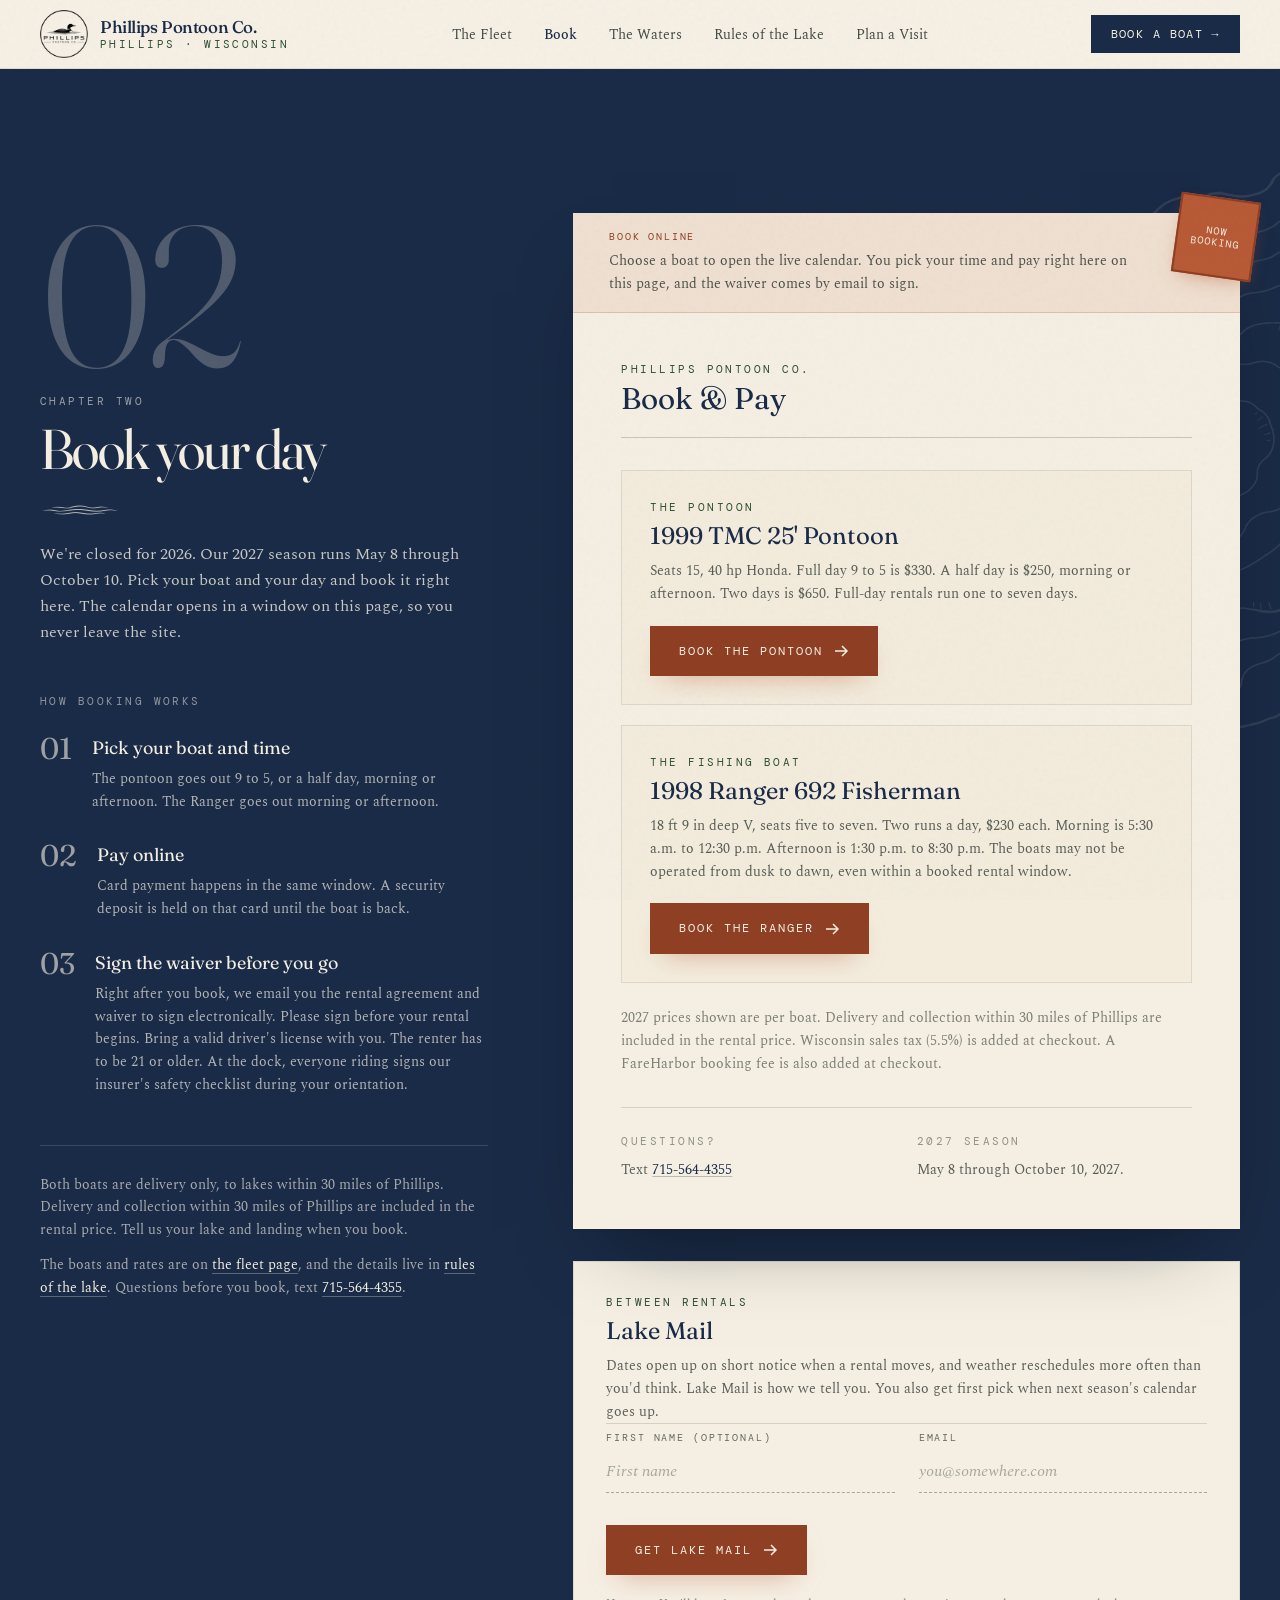
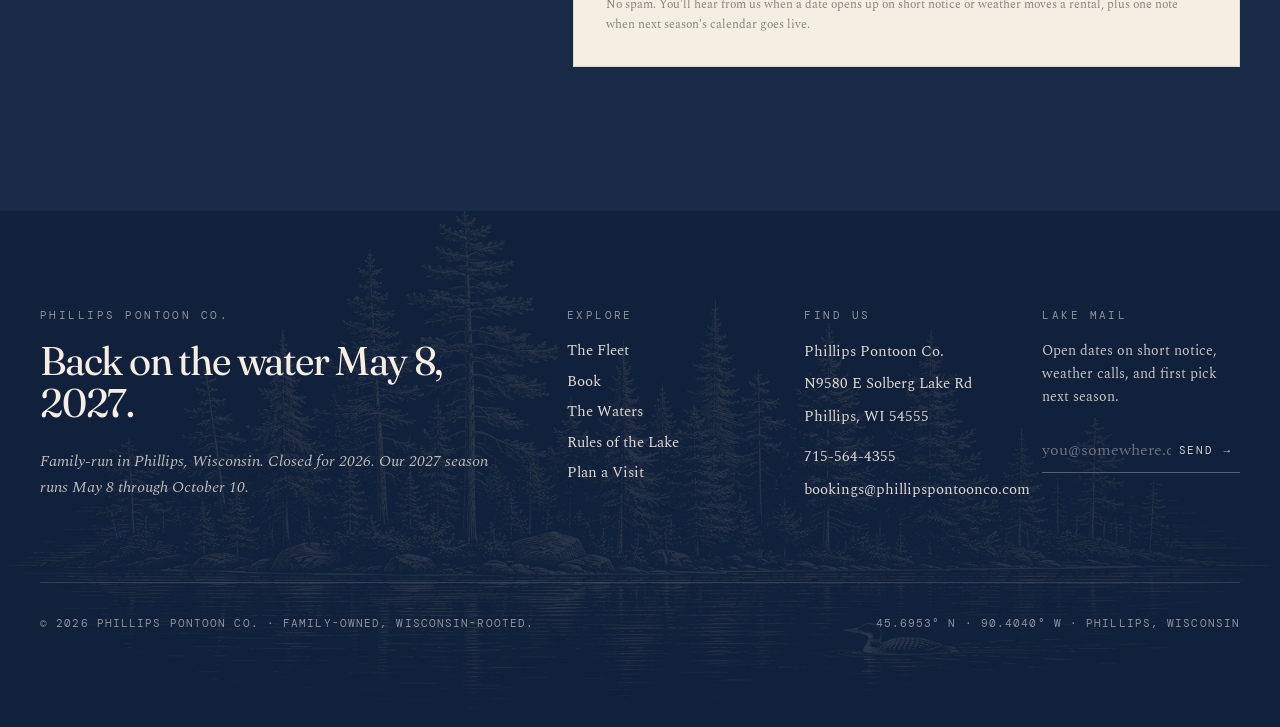
==== commit 1d660971: "Include delivery and collection in advertised rental rates" ====
--- a/book/index.html
+++ b/book/index.html
@@ -92,7 +92,7 @@
       </ol>
 
       <div class="mt-12 pt-7 border-t border-paper/15 max-w-md text-sm font-body text-paper/65 leading-relaxed">
-        <p>Both boats are delivery only, to lakes within 30 miles of Phillips. A required $80 delivery and collection fee is added once per booking at checkout. Tell us your lake and landing when you book.</p>
+        <p>Both boats are delivery only, to lakes within 30 miles of Phillips. Delivery and collection within 30 miles of Phillips are included in the rental price. Tell us your lake and landing when you book.</p>
         <p class="mt-3">The boats and rates are on <a href="/fleet/" class="text-paper hover:text-rust transition underline underline-offset-4 decoration-paper/30">the fleet page</a>, and the details live in <a href="/rules/" class="text-paper hover:text-rust transition underline underline-offset-4 decoration-paper/30">rules of the lake</a>. Questions before you book, text <a href="tel:+17155644355" class="text-paper hover:text-rust transition underline underline-offset-4 decoration-paper/30">715-564-4355</a>.</p>
       </div>
     </div>
@@ -144,7 +144,7 @@
             </div>
           </div>
 
-          <p class="font-body text-[14px] text-ink/55 mt-6 leading-relaxed">2027 prices shown are per boat. A required $80 delivery and collection fee is added once per booking at checkout, along with Wisconsin sales tax (5.5%). A FareHarbor booking fee is also added at checkout.</p>
+          <p class="font-body text-[14px] text-ink/55 mt-6 leading-relaxed">2027 prices shown are per boat. Delivery and collection within 30 miles of Phillips are included in the rental price. Wisconsin sales tax (5.5%) is added at checkout. A FareHarbor booking fee is also added at checkout.</p>
 
           <div class="mt-8 pt-6 border-t border-ink/15 grid sm:grid-cols-2 gap-5 font-body text-sm text-ink/70 leading-relaxed">
             <div>
